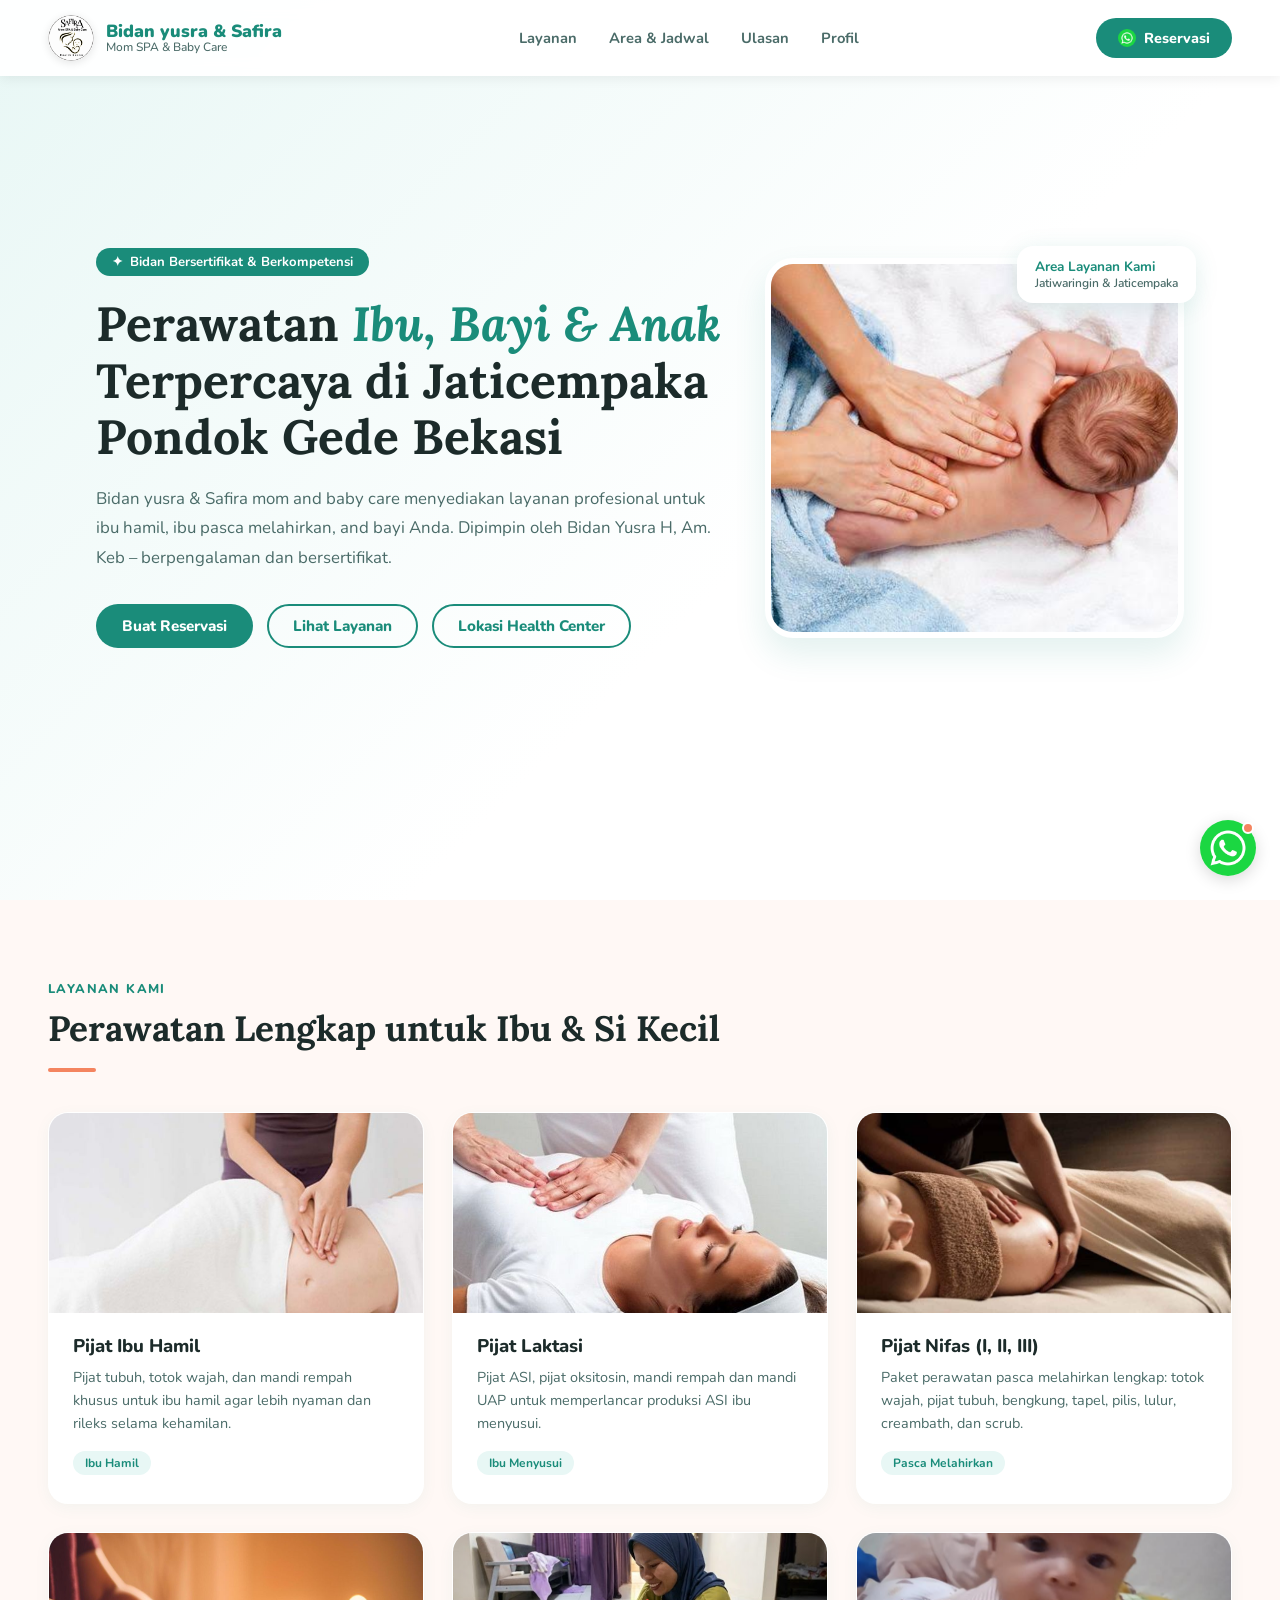
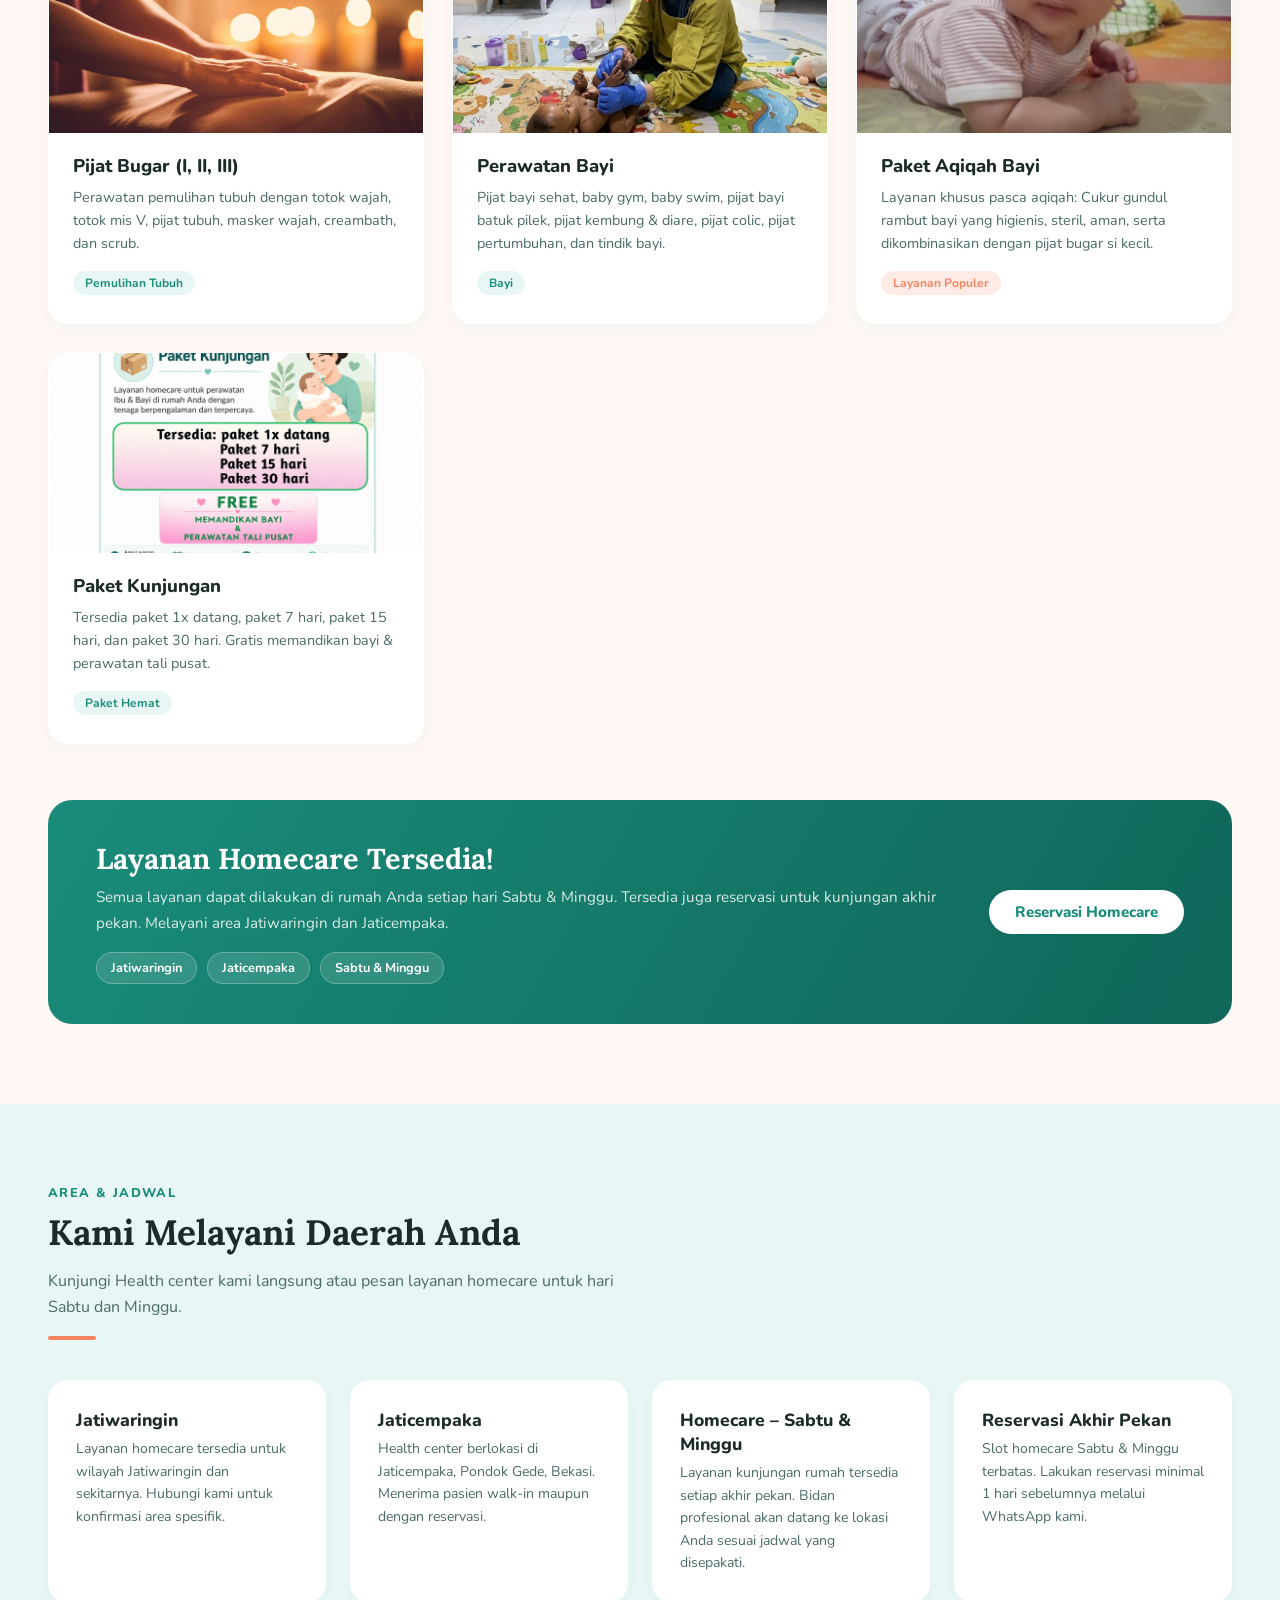
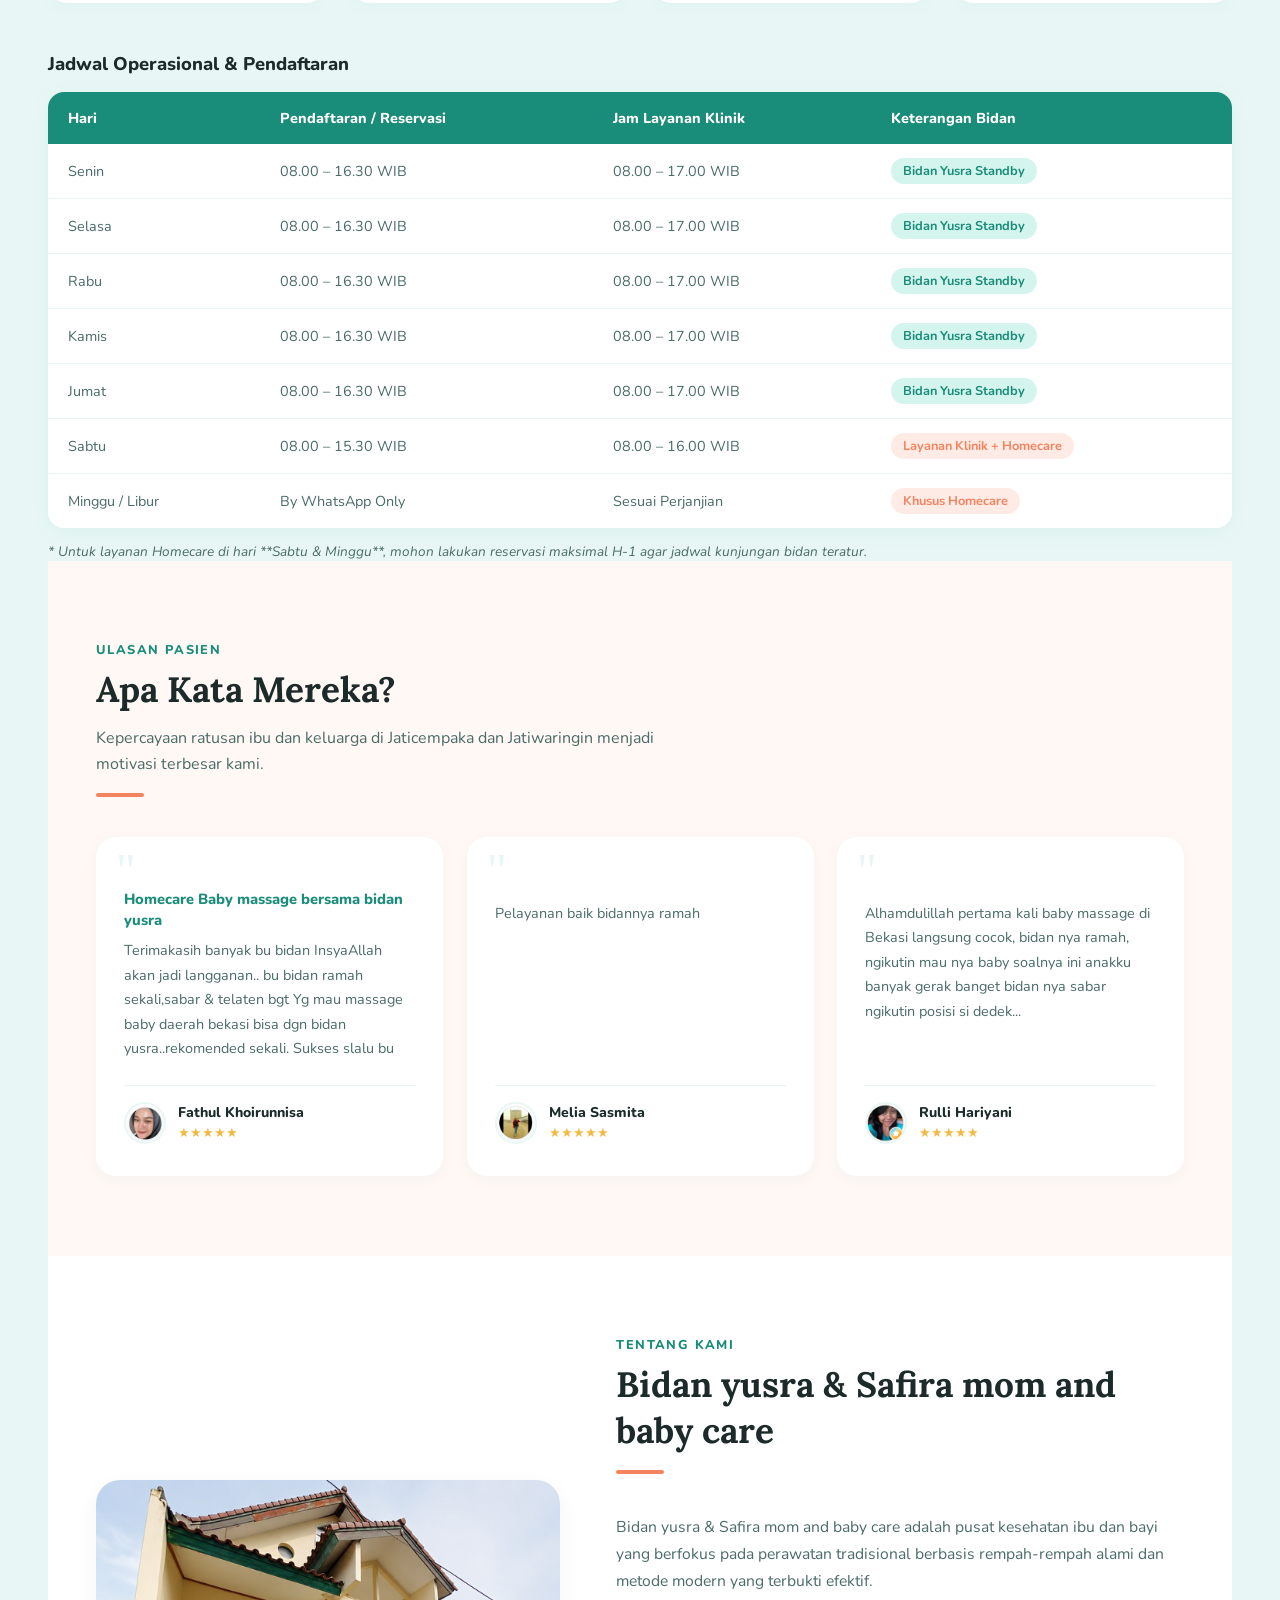
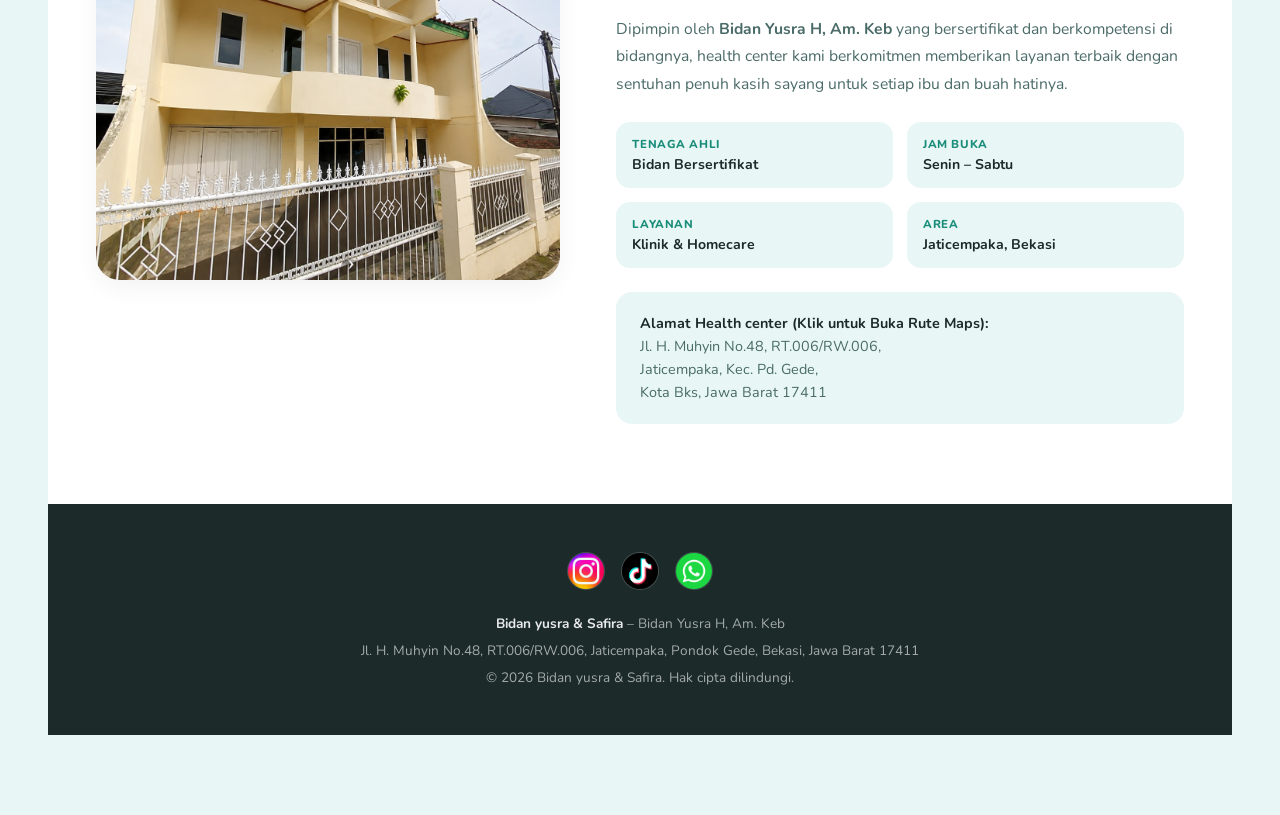
==== index.html @ 92a1d022 "Add files via upload" ====
<!doctype html>
<html lang="id">
  <head>
    <meta charset="UTF-8" />
    <meta name="viewport" content="width=device-width, initial-scale=1.0" />
    <title>Bidan yusra & Safira mom and baby care</title>
    <link rel="icon" type="image/x-icon" href="logo.png" />
    <link href="https://fonts.googleapis.com/css2?family=Nunito:wght@400;600;700;800;900&family=Lora:ital,wght@0,600;1,400&display=swap" rel="stylesheet" />
    <link rel="stylesheet" href="style.css" />
  </head>
  <body>
    <nav>
      <a class="nav-logo" href="#hero">
        <div class="nav-logo-img-wrapper">
          <img src="logo.png" alt="Logo Health center Yusraharahap" class="nav-logo-img" />
        </div>
        <div class="nav-logo-text">Bidan yusra & Safira<span>Mom SPA & Baby Care</span></div>
      </a>
      <ul class="nav-links" id="navLinks">
        <li><a href="#services">Layanan</a></li>
        <li><a href="#coverage">Area & Jadwal</a></li>
        <li><a href="#reviews">Ulasan</a></li>
        <li><a href="#about">Profil</a></li>
      </ul>
      <button class="nav-cta" onclick="openWA()">
        <img src="logowhatsapp.jpg" alt="WA Icon" class="cta-icon-img" />
        Reservasi
      </button>
      <button class="hamburger" id="hamburger" onclick="toggleNav()"><span></span><span></span><span></span></button>
    </nav>

    <section id="hero">
      <div class="hero-inner">
        <div class="hero-content">
          <div class="hero-badge">Bidan Bersertifikat & Berkompetensi</div>
          <h1 class="hero-h1">Perawatan <em>Ibu, Bayi & Anak</em> Terpercaya di Jaticempaka Pondok Gede Bekasi</h1>
          <p class="hero-p">Bidan yusra & Safira mom and baby care menyediakan layanan profesional untuk ibu hamil, ibu pasca melahirkan, and bayi Anda. Dipimpin oleh Bidan Yusra H, Am. Keb – berpengalaman dan bersertifikat.</p>
          <div class="hero-btns">
            <a
              href="#"
              onclick="
                openWA();
                return false;
              "
              class="btn-primary"
              >Buat Reservasi</a
            >
            <a href="#services" class="btn-outline">Lihat Layanan</a>
            <a href="https://maps.app.goo.gl/mDxUd4jk4DuccCtHA" target="_blank" class="btn-outline btn-location">
              Lokasi Health Center
            </a>
          </div>
        </div>

        <div class="hero-img-wrap">
          <div class="hero-image-box">
            <img src="bayi.png" alt="Perawatan Bayi Bidan yusra & Safira" class="hero-main-img" />
          </div>
          <div class="hero-floaty">
            Area Layanan Kami
            <span>Jatiwaringin & Jaticempaka</span>
          </div>
        </div>
      </div>
    </section>

    <section id="services">
      <div class="container">
        <div class="section-eyebrow">Layanan Kami</div>
        <h2 class="section-title">Perawatan Lengkap untuk Ibu & Si Kecil</h2>
        <div class="divider"></div>
        <div class="services-grid">
          <div class="service-card service-card-with-img animate-box">
            <div class="service-card-img-box">
              <img src="pijatibuhamil.jpg" alt="Pijat Ibu Hamil" class="service-card-img" />
            </div>
            <h3>Pijat Ibu Hamil</h3>
            <p>Pijat tubuh, totok wajah, dan mandi rempah khusus untuk ibu hamil agar lebih nyaman dan rileks selama kehamilan.</p>
            <span class="service-tag">Ibu Hamil</span>
          </div>

          <div class="service-card service-card-with-img animate-box">
            <div class="service-card-img-box">
              <img src="pijatlaktasi.png" alt="Pijat Laktasi" class="service-card-img" />
            </div>
            <h3>Pijat Laktasi</h3>
            <p>Pijat ASI, pijat oksitosin, mandi rempah dan mandi UAP untuk memperlancar produksi ASI ibu menyusui.</p>
            <span class="service-tag">Ibu Menyusui</span>
          </div>

          <div class="service-card service-card-with-img animate-box">
            <div class="service-card-img-box">
              <img src="pijatnifas.jpg" alt="Pijat Nifas" class="service-card-img" />
            </div>
            <h3>Pijat Nifas (I, II, III)</h3>
            <p>Paket perawatan pasca melahirkan lengkap: totok wajah, pijat tubuh, bengkung, tapel, pilis, lulur, creambath, dan scrub.</p>
            <span class="service-tag">Pasca Melahirkan</span>
          </div>

          <div class="service-card service-card-with-img animate-box">
            <div class="service-card-img-box">
              <img src="pijatbugar.jpg" alt="Pijat Bugar" class="service-card-img" />
            </div>
            <h3>Pijat Bugar (I, II, III)</h3>
            <p>Perawatan pemulihan tubuh dengan totok wajah, totok mis V, pijat tubuh, masker wajah, creambath, dan scrub.</p>
            <span class="service-tag">Pemulihan Tubuh</span>
          </div>

          <div class="service-card service-card-with-img animate-box">
            <div class="service-card-img-box">
              <img src="perawatanbayi.png" alt="Perawatan Bayi" class="service-card-img" />
            </div>
            <h3>Perawatan Bayi</h3>
            <p>Pijat bayi sehat, baby gym, baby swim, pijat bayi batuk pilek, pijat kembung & diare, pijat colic, pijat pertumbuhan, dan tindik bayi.</p>
            <span class="service-tag">Bayi</span>
          </div>

          <div class="service-card service-card-with-img animate-box">
            <div class="service-card-img-box">
              <img src="aqiqahbayi.jpeg" alt="Paket Aqiqah Bayi" class="service-card-img" />
            </div>
            <h3>Paket Aqiqah Bayi</h3>
            <p>Layanan khusus pasca aqiqah: Cukur gundul rambut bayi yang higienis, steril, aman, serta dikombinasikan dengan pijat bugar si kecil.</p>
            <span class="service-tag tag-featured">Layanan Populer</span>
          </div>

          <div class="service-card service-card-with-img animate-box">
            <div class="service-card-img-box">
              <img src="paketkunjungan.png" alt="Paket Kunjungan" class="service-card-img" />
            </div>
            <h3>Paket Kunjungan</h3>
            <p>Tersedia paket 1x datang, paket 7 hari, paket 15 hari, dan paket 30 hari. Gratis memandikan bayi & perawatan tali pusat.</p>
            <span class="service-tag">Paket Hemat</span>
          </div>
        </div>

        <div class="homecare-banner animate-box">
          <div class="homecare-text">
            <h2>Layanan Homecare Tersedia!</h2>
            <p>Semua layanan dapat dilakukan di rumah Anda setiap hari Sabtu & Minggu. Tersedia juga reservasi untuk kunjungan akhir pekan. Melayani area Jatiwaringin dan Jaticempaka.</p>
            <div class="homecare-badges">
              <span class="homecare-badge">Jatiwaringin</span>
              <span class="homecare-badge">Jaticempaka</span>
              <span class="homecare-badge">Sabtu & Minggu</span>
            </div>
          </div>
          <div class="homecare-cta">
            <a
              href="#"
              onclick="
                openWAHomecare();
                return false;
              "
              class="btn-light"
            >
              Reservasi Homecare
            </a>
          </div>
        </div>
      </div>
    </section>

    <section id="coverage">
      <div class="container">
        <div class="section-eyebrow">Area & Jadwal</div>
        <h2 class="section-title">Kami Melayani Daerah Anda</h2>
        <p class="section-sub">Kunjungi Health center kami langsung atau pesan layanan homecare untuk hari Sabtu dan Minggu.</p>
        <div class="divider"></div>

        <div class="coverage-grid">
          <div class="coverage-card animate-box">
            <div>
              <h3>Jatiwaringin</h3>
              <p>Layanan homecare tersedia untuk wilayah Jatiwaringin dan sekitarnya. Hubungi kami untuk konfirmasi area spesifik.</p>
            </div>
          </div>
          <div class="coverage-card animate-box">
            <div>
              <h3>Jaticempaka</h3>
              <p>Health center berlokasi di Jaticempaka, Pondok Gede, Bekasi. Menerima pasien walk-in maupun dengan reservasi.</p>
            </div>
          </div>
          <div class="coverage-card animate-box">
            <div>
              <h3>Homecare – Sabtu & Minggu</h3>
              <p>Layanan kunjungan rumah tersedia setiap akhir pekan. Bidan profesional akan datang ke lokasi Anda sesuai jadwal yang disepakati.</p>
            </div>
          </div>
          <div class="coverage-card animate-box">
            <div>
              <h3>Reservasi Akhir Pekan</h3>
              <p>Slot homecare Sabtu & Minggu terbatas. Lakukan reservasi minimal 1 hari sebelumnya melalui WhatsApp kami.</p>
            </div>
          </div>
        </div>

        <div class="schedule-wrap animate-box">
          <p class="schedule-title">Jadwal Operasional & Pendaftaran</p>
  
          <div class="table-responsive">
            <table class="schedule-table">
              <thead>
                <tr>
                  <th>Hari</th>
                  <th>Pendaftaran / Reservasi</th>
                  <th>Jam Layanan Klinik</th>
                  <th>Keterangan Bidan</th>
                </tr>
              </thead>
              <tbody>
                <tr>
                  <td>Senin</td>
                  <td>08.00 – 16.30 WIB</td>
                  <td>08.00 – 17.00 WIB</td>
                  <td><span class="tag-green">Bidan Yusra Standby</span></td>
                </tr>
                <tr>
                  <td>Selasa</td>
                  <td>08.00 – 16.30 WIB</td>
                  <td>08.00 – 17.00 WIB</td>
                  <td><span class="tag-green">Bidan Yusra Standby</span></td>
                </tr>
                <tr>
                  <td>Rabu</td>
                  <td>08.00 – 16.30 WIB</td>
                  <td>08.00 – 17.00 WIB</td>
                  <td><span class="tag-green">Bidan Yusra Standby</span></td>
                </tr>
                <tr>
                  <td>Kamis</td>
                  <td>08.00 – 16.30 WIB</td>
                  <td>08.00 – 17.00 WIB</td>
                  <td><span class="tag-green">Bidan Yusra Standby</span></td>
                </tr>
                <tr>
                  <td>Jumat</td>
                  <td>08.00 – 16.30 WIB</td>
                  <td>08.00 – 17.00 WIB</td>
                  <td><span class="tag-green">Bidan Yusra Standby</span></td>
                </tr>
                <tr>
                  <td>Sabtu</td>
                  <td>08.00 – 15.30 WIB</td>
                  <td>08.00 – 16.00 WIB</td>
                  <td><span class="tag-coral">Layanan Klinik + Homecare</span></td>
                </tr>
                <tr>
                  <td>Minggu / Libur</td>
                  <td>By WhatsApp Only</td>
                  <td>Sesuai Perjanjian</td>
                  <td><span class="tag-coral">Khusus Homecare</span></td>
                </tr>
              </tbody>
            </table>
          </div>
  
  <p class="schedule-note">* Untuk layanan Homecare di hari **Sabtu & Minggu**, mohon lakukan reservasi maksimal H-1 agar jadwal kunjungan bidan teratur.</p>
</div>

    <section id="reviews">
      <div class="container">
        <div class="section-eyebrow">Ulasan Pasien</div>
        <h2 class="section-title">Apa Kata Mereka?</h2>
        <p class="section-sub">Kepercayaan ratusan ibu dan keluarga di Jaticempaka dan Jatiwaringin menjadi motivasi terbesar kami.</p>
        <div class="divider"></div>
        <div class="reviews-grid">
          <div class="review-card animate-box">
            <span class="review-quote">"</span>
            <p class="review-subtitle-context">Homecare Baby massage bersama bidan yusra</p>
            <p class="review-text">Terimakasih banyak bu bidan InsyaAllah akan jadi langganan.. bu bidan ramah sekali,sabar & telaten bgt Yg mau massage baby daerah bekasi bisa dgn bidan yusra..rekomended sekali. Sukses slalu bu</p>
            <div class="review-author">
              <div class="review-avatar-wrapper">
                <img src="fathulkhoirunnisa.png" alt="Fathul Khoirunnisa" class="review-avatar-img" />
              </div>
              <div>
                <div class="review-name">Fathul Khoirunnisa</div>
                <div class="review-stars">★★★★★</div>
              </div>
            </div>
          </div>

          <div class="review-card animate-box">
            <span class="review-quote">"</span>
            <p class="review-text" style="margin-top: 32px">Pelayanan baik bidannya ramah</p>
            <div class="review-author" style="margin-top: 50px">
              <div class="review-avatar-wrapper">
                <img src="meliasasmita.png" alt="Melia Sasmita" class="review-avatar-img" />
              </div>
              <div>
                <div class="review-name">Melia Sasmita</div>
                <div class="review-stars">★★★★★</div>
              </div>
            </div>
          </div>

          <div class="review-card animate-box">
            <span class="review-quote">"</span>
            <p class="review-text" style="margin-top: 32px">
              Alhamdulillah pertama kali baby massage di Bekasi langsung cocok, bidan nya ramah, ngikutin mau nya baby soalnya ini anakku banyak gerak banget bidan nya sabar ngikutin posisi si dedek...
            </p>
            <div class="review-author">
              <div class="review-avatar-wrapper">
                <img src="rullihariyani.png" alt="Rulli Hariyani" class="review-avatar-img" />
              </div>
              <div>
                <div class="review-name">Rulli Hariyani</div>
                <div class="review-stars">★★★★★</div>
              </div>
            </div>
          </div>
        </div>
      </div>
    </section>

    <section id="about">
      <div class="container">
        <div class="about-grid">
          <div class="about-visual-box animate-box">
            <img src="lokasi.png" alt="Gedung Bidan yusra & Safira" class="about-clinic-img" />
          </div>
          <div class="about-content">
            <div class="section-eyebrow">Tentang Kami</div>
            <h2 class="section-title">Bidan yusra & Safira mom and baby care</h2>
            <div class="divider"></div>
            <p>Bidan yusra & Safira mom and baby care adalah pusat kesehatan ibu dan bayi yang berfokus pada perawatan tradisional berbasis rempah-rempah alami dan metode modern yang terbukti efektif.</p>
            <p>
              Dipimpin oleh <strong>Bidan Yusra H, Am. Keb</strong> yang bersertifikat dan berkompetensi di bidangnya, health center kami berkomitmen memberikan layanan terbaik dengan sentuhan penuh kasih sayang untuk setiap ibu dan buah hatinya.
            </p>
            <div class="about-info">
              <div class="info-item">
                <div class="label">Tenaga Ahli</div>
                <div class="value">Bidan Bersertifikat</div>
              </div>
              <div class="info-item">
                <div class="label">Jam Buka</div>
                <div class="value">Senin – Sabtu</div>
              </div>
              <div class="info-item">
                <div class="label">Layanan</div>
                <div class="value">Klinik & Homecare</div>
              </div>
              <div class="info-item">
                <div class="label">Area</div>
                <div class="value">Jaticempaka, Bekasi</div>
              </div>
            </div>

            <a href="https://maps.app.goo.gl/mDxUd4jk4DuccCtHA" target="_blank" class="address-box-link animate-box">
              <div class="address-box">
                <p><strong>Alamat Health center (Klik untuk Buka Rute Maps):</strong><br />Jl. H. Muhyin No.48, RT.006/RW.006,<br />Jaticempaka, Kec. Pd. Gede,<br />Kota Bks, Jawa Barat 17411</p>
              </div>
            </a>
          </div>
        </div>
      </div>
    </section>

    <footer>
      <div class="footer-socials">
        <a href="https://www.instagram.com/yusraharahap130/" target="_blank" class="footer-social-link" title="Instagram">
          <img src="logoinstagram.jpg" alt="Instagram" />
        </a>
        <a href="https://www.tiktok.com/@yusraharahap130?_r=1&_t=ZS-979YCytMN1j" target="_blank" class="footer-social-link" title="TikTok">
          <img src="logotiktok.jpg" alt="TikTok" />
        </a>
        <a href="https://wa.me/6285172341985" target="_blank" class="footer-social-link" title="WhatsApp">
          <img src="logowhatsapp.jpg" alt="WhatsApp" />
        </a>
      </div>
      <p><strong>Bidan yusra & Safira</strong> – Bidan Yusra H, Am. Keb</p>
      <p style="margin-top: 8px">Jl. H. Muhyin No.48, RT.006/RW.006, Jaticempaka, Pondok Gede, Bekasi, Jawa Barat 17411</p>
      <p style="margin-top: 8px">© 2026 Bidan yusra & Safira. Hak cipta dilindungi.</p>
    </footer>

    <div class="wa-tooltip" id="waTooltip">
      <button class="wa-tooltip-close" onclick="closeTooltip()">✕</button>
      <div class="wa-tooltip-header">
        <img src="logowhatsapp.jpg" alt="WhatsApp" class="wa-popup-avatar" />
        <strong>Bidan yusra & Safira</strong>
      </div>
      <p class="wa-popup-text">Halo! Ada yang bisa kami bantu? Reservasi, info layanan, atau homecare – chat langsung dengan kami.</p>
      <a
        href="#"
        onclick="
          openWAPopupChat();
          return false;
        "
      >
        Mulai Chat WhatsApp →
      </a>
    </div>

    <a class="wa-fab" id="waFab" href="#" onclick="toggleTooltip(event)" aria-label="Hubungi kami via WhatsApp">
      <img src="logowhatsapp.jpg" alt="WhatsApp Floating" class="wa-fab-img" />
      <span class="wa-pulse"></span>
    </a>

    <script src="script.js"></script>
  </body>
</html>
---- style.css ----
*,
*::before,
*::after {
  box-sizing: border-box;
  margin: 0;
  padding: 0;
}

:root {
  --teal: #1a8c7a;
  --teal-lt: #2bb8a0;
  --teal-bg: #e8f7f5;
  --coral: #f4845f;
  --warm: #fff8f5;
  --dark: #1c2b2a;
  --mid: #4a6b68;
  --light: #ffffff;
  --shadow: 0 4px 24px rgba(26, 140, 122, 0.12);
}

html,
body {
  width: 100%;
  max-width: 100%;
  overflow-x: hidden; /* Mengunci halaman agar tidak bisa digeser ke samping */
}

body {
  font-family: "Nunito", sans-serif;
  color: var(--dark);
  background: var(--light);
  -webkit-font-smoothing: antialiased;
}

/* ── NAV BAR ── */
nav {
  position: fixed;
  top: 0;
  left: 0;
  width: 100%;
  max-width: 100%;
  z-index: 900;
  background: rgba(255, 255, 255, 0.95);
  backdrop-filter: blur(8px);
  box-shadow: 0 2px 12px rgba(0, 0, 0, 0.07);
  display: flex;
  align-items: center;
  justify-content: space-between;
  padding: 14px 48px;
  height: 76px;
}
.nav-logo {
  display: flex;
  align-items: center;
  gap: 12px;
  text-decoration: none;
}
.nav-logo-img-wrapper {
  width: 46px;
  height: 46px;
  border-radius: 50%;
  overflow: hidden;
  box-shadow: 0 2px 8px rgba(0, 0, 0, 0.1);
  display: flex;
  align-items: center;
  justify-content: center;
  background: #fff;
  flex-shrink: 0;
}
.nav-logo-img {
  width: 100%;
  height: 100%;
  object-fit: cover;
}
.nav-logo-text {
  font-weight: 900;
  font-size: 1.1rem;
  color: var(--teal);
  line-height: 1.1;
}
.nav-logo-text span {
  font-weight: 500;
  font-size: 0.75rem;
  color: var(--mid);
  display: block;
}
.nav-links {
  display: flex;
  gap: 32px;
  list-style: none;
}
.nav-links a {
  text-decoration: none;
  color: var(--mid);
  font-weight: 700;
  font-size: 0.92rem;
  transition: color 0.2s;
}
.nav-links a:hover {
  color: var(--teal);
}
.nav-cta {
  background: var(--teal);
  color: #fff;
  border: none;
  padding: 10px 22px;
  border-radius: 30px;
  font-family: inherit;
  font-weight: 800;
  font-size: 0.9rem;
  cursor: pointer;
  display: flex;
  align-items: center;
  gap: 8px;
  transition: background 0.2s;
}
.nav-cta:hover {
  background: var(--teal-lt);
}
.cta-icon-img {
  width: 18px;
  height: 18px;
  object-fit: contain;
  border-radius: 50%;
}
.hamburger {
  display: none;
  flex-direction: column;
  gap: 5px;
  background: none;
  border: none;
  cursor: pointer;
  padding: 4px;
}
.hamburger span {
  width: 24px;
  height: 3px;
  background: var(--teal);
  border-radius: 2px;
  transition: 0.3s;
}

/* ── HERO SECTION ── */
#hero {
  min-height: 100vh;
  padding-top: 76px;
  background: linear-gradient(135deg, var(--teal-bg) 0%, #fff 60%);
  display: flex;
  align-items: center;
}
.hero-inner {
  width: 100%;
  max-width: 1200px;
  margin: 0 auto;
  padding: 40px 48px;
  display: grid;
  grid-template-columns: 1.2fr 0.8fr;
  gap: 40px;
  align-items: center;
}
.hero-badge {
  display: inline-flex;
  align-items: center;
  gap: 7px;
  background: var(--teal);
  color: #fff;
  border-radius: 30px;
  padding: 5px 16px;
  font-size: 0.82rem;
  font-weight: 700;
  margin-bottom: 20px;
}
.hero-badge::before {
  content: "✦";
}
.hero-h1 {
  font-family: "Lora", serif;
  font-size: 3rem;
  line-height: 1.18;
  color: var(--dark);
  margin-bottom: 18px;
}
.hero-h1 em {
  font-style: italic;
  color: var(--teal);
}
.hero-p {
  color: var(--mid);
  font-size: 1.05rem;
  line-height: 1.75;
  margin-bottom: 32px;
}
.hero-btns {
  display: flex;
  gap: 14px;
  flex-wrap: wrap;
}
.hero-img-wrap {
  position: relative;
  display: flex;
  justify-content: center;
  width: 100%;
}
.hero-image-box {
  width: 100%;
  max-width: 420px;
  height: 380px;
  border-radius: 28px;
  overflow: hidden;
  border: 6px solid #ffffff;
  box-shadow: 0 16px 32px rgba(26, 140, 122, 0.12);
  background: var(--teal-bg);
}
.hero-main-img {
  width: 100%;
  height: 100%;
  object-fit: cover;
}
.hero-floaty {
  position: absolute;
  top: -12px;
  right: -12px;
  z-index: 10;
  background: #ffffff;
  border-radius: 16px;
  padding: 12px 18px;
  box-shadow: var(--shadow);
  font-size: 0.85rem;
  font-weight: 700;
  color: var(--teal);
  line-height: 1.3;
}
.hero-floaty span {
  display: block;
  font-size: 0.75rem;
  color: var(--mid);
  font-weight: 600;
}

/* ── LAYOUT STRUKTUR GLOBAL ── */
section {
  padding: 80px 48px;
  width: 100%;
  max-width: 100%;
}
.container {
  max-width: 1200px;
  margin: 0 auto;
  width: 100%;
}
.section-eyebrow {
  font-size: 0.8rem;
  font-weight: 800;
  letter-spacing: 0.11em;
  text-transform: uppercase;
  color: var(--teal);
  margin-bottom: 8px;
}
.section-title {
  font-family: "Lora", serif;
  font-size: 2.2rem;
  color: var(--dark);
  line-height: 1.3;
  margin-bottom: 12px;
}
.section-sub {
  color: var(--mid);
  font-size: 1rem;
  line-height: 1.65;
  max-width: 600px;
}
.divider {
  width: 48px;
  height: 4px;
  background: var(--coral);
  border-radius: 4px;
  margin: 16px 0 40px;
}

/* ── BERBAGAI MACAM BUTTONS ── */
.btn-primary {
  background: var(--teal);
  color: #fff;
  padding: 12px 26px;
  border-radius: 30px;
  text-decoration: none;
  font-weight: 800;
  font-size: 0.95rem;
  display: inline-flex;
  align-items: center;
  transition:
    background 0.2s,
    transform 0.15s;
}
.btn-primary:hover {
  background: var(--teal-lt);
  transform: translateY(-1px);
}
.btn-outline {
  border: 2px solid var(--teal);
  color: var(--teal);
  padding: 10px 24px;
  border-radius: 30px;
  text-decoration: none;
  font-weight: 800;
  font-size: 0.95rem;
  display: inline-flex;
  align-items: center;
  transition: all 0.2s;
}
.btn-outline:hover {
  background: var(--teal);
  color: #fff;
}

/* ── LAYANAN / SERVICES WRAPPER ── */
#services {
  background: var(--warm);
}
.services-grid {
  display: grid;
  grid-template-columns: repeat(auto-fit, minmax(300px, 1fr));
  gap: 28px;
  width: 100%;
}
.service-card {
  background: #fff;
  border-radius: 20px;
  box-shadow: 0 4px 16px rgba(26, 140, 122, 0.05);
  transition:
    transform 0.3s ease,
    box-shadow 0.3s ease,
    border-color 0.3s ease;
  border: 1.5px solid transparent;
  width: 100%;
}
.service-card:hover {
  border-color: var(--teal-lt);
  transform: translateY(-4px);
  box-shadow: var(--shadow);
}
.service-card-with-img {
  padding: 0 0 28px 0;
  overflow: hidden;
  display: flex;
  flex-direction: column;
}
.service-card-img-box {
  width: 100%;
  height: 200px;
  overflow: hidden;
  background: var(--teal-bg);
}
.service-card-img {
  width: 100%;
  height: 100%;
  object-fit: cover;
  transition: transform 0.4s ease;
}
.service-card-with-img:hover .service-card-img {
  transform: scale(1.04);
}
.service-card h3 {
  font-size: 1.15rem;
  font-weight: 800;
  color: var(--dark);
  margin: 20px 24px 8px 24px;
}
.service-card p {
  font-size: 0.9rem;
  color: var(--mid);
  line-height: 1.6;
  margin: 0 24px 16px 24px;
  flex-grow: 1;
}
.service-tag {
  align-self: flex-start;
  margin-left: 24px;
  background: var(--teal-bg);
  color: var(--teal);
  font-size: 0.75rem;
  font-weight: 700;
  padding: 4px 12px;
  border-radius: 20px;
}
.tag-featured {
  background: #ffebe5;
  color: var(--coral);
}

/* ── LAYANAN HOMECARE BANNER ── */
.homecare-banner {
  background: linear-gradient(120deg, #1a8c7a, #0f6659);
  border-radius: 24px;
  padding: 40px 48px;
  display: flex;
  align-items: center;
  justify-content: space-between;
  gap: 32px;
  margin-top: 56px;
  width: 100%;
}
.homecare-text {
  flex: 1;
}
.homecare-text h2 {
  font-family: "Lora", serif;
  color: #fff;
  font-size: 1.8rem;
  line-height: 1.3;
}
.homecare-text p {
  color: rgba(255, 255, 255, 0.85);
  margin-top: 8px;
  font-size: 0.95rem;
  line-height: 1.65;
}
.homecare-badges {
  display: flex;
  gap: 10px;
  flex-wrap: wrap;
  margin-top: 16px;
}
.homecare-badge {
  background: rgba(255, 255, 255, 0.12);
  border: 1px solid rgba(255, 255, 255, 0.25);
  color: #fff;
  padding: 6px 14px;
  border-radius: 30px;
  font-size: 0.8rem;
  font-weight: 700;
}
.homecare-cta .btn-light {
  background: #fff;
  color: var(--teal);
  padding: 12px 26px;
  border-radius: 30px;
  text-decoration: none;
  font-weight: 800;
  font-size: 0.95rem;
  white-space: nowrap;
  display: inline-block;
  transition: opacity 0.2s;
}
.homecare-cta .btn-light:hover {
  opacity: 0.95;
}

/* ── AREA & JADWAL COVERAGE ── */
#coverage {
  background: var(--teal-bg);
}
.coverage-grid {
  display: grid;
  grid-template-columns: repeat(auto-fit, minmax(240px, 1fr));
  gap: 24px;
  width: 100%;
}
.coverage-card {
  background: #fff;
  border-radius: 20px;
  padding: 28px;
  box-shadow: 0 4px 16px rgba(26, 140, 122, 0.04);
  width: 100%;
}
.coverage-card h3 {
  font-size: 1.1rem;
  font-weight: 800;
  color: var(--dark);
  margin-bottom: 6px;
}
.coverage-card p {
  font-size: 0.88rem;
  color: var(--mid);
  line-height: 1.6;
}

/* ── JADWAL TABLE OPERASIONAL ── */
.schedule-wrap {
  margin-top: 48px;
  width: 100%;
}
.schedule-title {
  font-size: 1.15rem;
  font-weight: 800;
  color: var(--dark);
  margin-bottom: 16px;
}

/* FIX UTAMA JADWAL TABEL: Mengamankan overflow geser agar tabel tidak merusak bodi HP */
.table-responsive {
  width: 100%;
  max-width: 100%;
  overflow-x: auto;
  border-radius: 16px;
  box-shadow: 0 4px 20px rgba(26, 140, 122, 0.06);
  -webkit-overflow-scrolling: touch;
}
.schedule-table {
  width: 100%;
  border-collapse: collapse;
  min-width: 600px; /* Dikunci agar teks di dalam tabel tidak berantakan saat direndering browser */
}
.schedule-table th {
  background: var(--teal);
  color: #fff;
  padding: 16px 20px;
  text-align: left;
  font-size: 0.9rem;
  font-weight: 800;
}
.schedule-table td {
  padding: 14px 20px;
  font-size: 0.9rem;
  color: var(--mid);
  border-bottom: 1px solid #eaf4f3;
  background: #fff;
}
.schedule-table tr:last-child td {
  border-bottom: none;
}
.schedule-note {
  margin-top: 14px;
  font-size: 0.85rem;
  color: var(--mid);
  font-style: italic;
}
.tag-green,
.tag-coral {
  padding: 4px 12px;
  border-radius: 20px;
  font-weight: 700;
  font-size: 0.8rem;
  display: inline-block;
}
.tag-green {
  background: #d4f5ee;
  color: var(--teal);
}
.tag-coral {
  background: #ffebe5;
  color: var(--coral);
}

/* ── REVIEW PASIEN ── */
#reviews {
  background: var(--warm);
}
.reviews-grid {
  display: grid;
  grid-template-columns: repeat(auto-fit, minmax(300px, 1fr));
  gap: 24px;
  width: 100%;
}
.review-card {
  background: #fff;
  border-radius: 20px;
  padding: 32px 28px;
  box-shadow: 0 4px 16px rgba(26, 140, 122, 0.04);
  position: relative;
  display: flex;
  flex-direction: column;
  width: 100%;
}
.review-quote {
  font-size: 3rem;
  color: var(--teal-bg);
  font-family: Georgia, serif;
  position: absolute;
  top: 10px;
  left: 20px;
  line-height: 1;
}
.review-subtitle-context {
  font-size: 0.92rem;
  font-weight: 800;
  color: var(--teal);
  margin-top: 20px;
  line-height: 1.4;
}
.review-text {
  font-size: 0.9rem;
  color: var(--mid);
  line-height: 1.7;
  margin-top: 8px;
  flex-grow: 1;
}
.review-author {
  display: flex;
  align-items: center;
  gap: 12px;
  margin-top: 24px;
  border-top: 1px solid #eaf4f3;
  padding-top: 16px;
}
.review-avatar-wrapper {
  width: 42px;
  height: 42px;
  border-radius: 50%;
  overflow: hidden;
  border: 2px solid var(--teal-bg);
  flex-shrink: 0;
}
.review-avatar-img {
  width: 100%;
  height: 100%;
  object-fit: cover;
}
.review-name {
  font-weight: 800;
  font-size: 0.88rem;
  color: var(--dark);
}
.review-stars {
  color: #f4b942;
  font-size: 0.8rem;
  margin-top: 2px;
}

/* ── PROFIL KLINIK / ABOUT ── */
#about {
  background: #fff;
}
.about-grid {
  display: grid;
  grid-template-columns: 0.9fr 1.1fr;
  gap: 56px;
  align-items: center;
  width: 100%;
}
.about-visual-box {
  width: 100%;
  height: 400px;
  border-radius: 24px;
  overflow: hidden;
  box-shadow: 0 8px 24px rgba(0, 0, 0, 0.05);
}
.about-clinic-img {
  width: 100%;
  height: 100%;
  object-fit: cover;
}
.about-content p {
  color: var(--mid);
  font-size: 0.98rem;
  line-height: 1.75;
  margin-bottom: 20px;
}
.about-info {
  display: grid;
  grid-template-columns: 1fr 1fr;
  gap: 14px;
  margin-top: 24px;
  width: 100%;
}
.info-item {
  background: var(--teal-bg);
  border-radius: 14px;
  padding: 14px 16px;
}
.info-item .label {
  font-size: 0.72rem;
  font-weight: 800;
  text-transform: uppercase;
  letter-spacing: 0.05em;
  color: var(--teal);
  margin-bottom: 3px;
}
.info-item .value {
  font-size: 0.88rem;
  color: var(--dark);
  font-weight: 700;
}
.address-box-link {
  text-decoration: none;
  display: block;
  color: inherit;
  margin-top: 24px;
  width: 100%;
}
.address-box {
  background: var(--teal-bg);
  border-radius: 16px;
  padding: 20px 24px;
  transition:
    background 0.2s ease,
    transform 0.2s ease;
  width: 100%;
}
.address-box p {
  font-size: 0.9rem;
  color: var(--mid);
  line-height: 1.6;
  margin-bottom: 0;
}
.address-box strong {
  color: var(--dark);
}
.address-box-link:hover .address-box {
  background: #d9f2ee;
  transform: translateY(-2px);
}

/* ── FOOTER & SOSMED MINI ── */
footer {
  background: var(--dark);
  color: rgba(255, 255, 255, 0.6);
  padding: 48px 24px;
  text-align: center;
  font-size: 0.85rem;
  width: 100%;
  max-width: 100%;
}
footer strong {
  color: rgba(255, 255, 255, 0.9);
}
.footer-socials {
  display: flex;
  justify-content: center;
  gap: 16px;
  margin-bottom: 24px;
}
.footer-social-link {
  width: 38px;
  height: 38px;
  border-radius: 50%;
  overflow: hidden;
  background: rgba(255, 255, 255, 0.08);
  display: flex;
  align-items: center;
  justify-content: center;
  transition: all 0.25s ease;
  border: 1px solid rgba(255, 255, 255, 0.1);
}
.footer-social-link img {
  width: 100%;
  height: 100%;
  object-fit: cover;
}
.footer-social-link:hover {
  background: rgba(255, 255, 255, 0.2);
  transform: translateY(-3px);
}

/* ── RESERVASI WA FLOATING BUTTON FIXES ── */
.wa-fab {
  position: fixed;
  bottom: 24px;
  right: 24px;
  z-index: 1000;
  width: 56px;
  height: 56px;
  border-radius: 50%;
  background: #fff;
  box-shadow: 0 4px 16px rgba(0, 0, 0, 0.15);
  display: flex;
  align-items: center;
  justify-content: center;
  text-decoration: none;
}
.wa-fab:hover {
  transform: scale(1.08);
}
.wa-fab-img {
  width: 100%;
  height: 100%;
  object-fit: cover;
  border-radius: 50%;
}
.wa-pulse {
  position: absolute;
  top: 2px;
  right: 2px;
  width: 12px;
  height: 12px;
  background: var(--coral);
  border-radius: 50%;
  border: 2px solid #fff;
}
.wa-tooltip {
  position: fixed;
  bottom: 92px;
  right: 24px;
  z-index: 999;
  background: #fff;
  border-radius: 16px;
  padding: 20px;
  box-shadow: 0 6px 24px rgba(0, 0, 0, 0.12);
  width: calc(100% - 48px);
  max-width: 290px;
  font-size: 0.88rem;
  line-height: 1.5;
  display: none;
}
.wa-tooltip.show {
  display: block;
  animation: fadeUp 0.25s ease-out;
}
.wa-tooltip-header {
  display: flex;
  align-items: center;
  gap: 10px;
  margin-bottom: 8px;
  border-bottom: 1px solid #eaf4f3;
  padding-bottom: 8px;
}
.wa-popup-avatar {
  width: 30px;
  height: 30px;
  border-radius: 50%;
  object-fit: cover;
}
.wa-tooltip strong {
  color: var(--teal);
  font-size: 0.95rem;
}
.wa-popup-text {
  color: var(--mid);
  margin-bottom: 12px;
}
.wa-tooltip a {
  display: block;
  background: #25d366;
  color: #fff;
  text-align: center;
  padding: 10px;
  border-radius: 10px;
  text-decoration: none;
  font-weight: 800;
}
.wa-tooltip-close {
  position: absolute;
  top: 14px;
  right: 14px;
  background: none;
  border: none;
  cursor: pointer;
  font-size: 1.1rem;
  color: var(--mid);
}

/* ── ANIMASI INTERACTION OBSERVER SCROLL ── */
.scroll-anim {
  opacity: 0;
  transform: translateY(30px);
  transition:
    opacity 0.7s cubic-bezier(0.25, 1, 0.5, 1),
    transform 0.7s cubic-bezier(0.25, 1, 0.5, 1);
  will-change: opacity, transform;
}
.scroll-anim.appear {
  opacity: 1;
  transform: translateY(0);
}
.animate-delay-0 {
  transition-delay: 0ms;
}
.animate-delay-1 {
  transition-delay: 80ms;
}
.animate-delay-2 {
  transition-delay: 160ms;
}
.animate-delay-3 {
  transition-delay: 240ms;
}

@keyframes fadeUp {
  from {
    opacity: 0;
    transform: translateY(15px);
  }
  to {
    opacity: 1;
    transform: translateY(0);
  }
}

/* ── BREAKPOINTS MEDIA QUERIES MOBILE FRIENDLY ── */

@media (max-width: 1024px) {
  nav {
    padding: 14px 32px;
  }
  .hero-inner {
    gap: 30px;
  }
  .hero-h1 {
    font-size: 2.5rem;
  }
  .about-grid {
    gap: 40px;
  }
}

@media (max-width: 860px) {
  nav {
    padding: 14px 24px;
  }
  .hamburger {
    display: flex;
  }
  .nav-links {
    display: none;
    flex-direction: column;
    position: absolute;
    top: 76px;
    left: 0;
    width: 100%;
    background: #ffffff;
    padding: 24px;
    gap: 20px;
    box-shadow: 0 8px 16px rgba(0, 0, 0, 0.08);
    border-top: 1px solid #f0f7f6;
  }
  .nav-links.open {
    display: flex;
    animation: fadeUp 0.2s ease-out;
  }
  .nav-cta {
    display: none;
  }

  /* Konstruksi Ulang Hero Grid Menjadi Satu Kolom Vertikal */
  .hero-inner {
    grid-template-columns: 1fr;
    padding: 40px 24px;
    text-align: center;
    gap: 24px;
  }
  .hero-btns {
    justify-content: center;
  }
  .hero-h1 {
    font-size: 2.2rem;
  }
  .hero-img-wrap {
    margin-top: 16px;
  }
  .hero-image-box {
    max-width: 100%;
    height: 300px;
  }
  .hero-floaty {
    right: 12px;
  }

  section {
    padding: 50px 20px;
  }
  .section-title {
    font-size: 1.75rem;
  }

  /* Transformasi Banner Homecare Agar Mengunci di HP */
  .homecare-banner {
    padding: 28px 24px;
    flex-direction: column;
    text-align: center;
    gap: 20px;
    margin-top: 36px;
    width: 100%;
    max-width: 100%;
  }
  .homecare-badges {
    justify-content: center;
  }
  .homecare-cta {
    width: 100%;
  }
  .homecare-cta .btn-light {
    width: 100%;
    text-align: center;
  }

  .about-grid {
    grid-template-columns: 1fr;
    gap: 32px;
  }
  .about-visual-box {
    height: 260px;
  }
}

@media (max-width: 480px) {
  .hero-h1 {
    font-size: 1.8rem;
  }
  .services-grid,
  .reviews-grid,
  .coverage-grid {
    grid-template-columns: 1fr; /* Memaksa menyusun 1 kolom penuh tanpa bocor */
  }
  .service-card h3 {
    margin: 16px 20px 6px 20px;
  }
  .service-card p {
    margin: 0 20px 14px 20px;
  }
  .service-tag {
    margin-left: 20px;
  }
  .about-info {
    grid-template-columns: 1fr;
  }
  .review-card {
    padding: 24px 16px;
  }
  .review-subtitle-context {
    margin-top: 16px;
  }
  .address-box {
    padding: 16px 20px;
  }
  footer {
    padding: 40px 16px;
  }
}
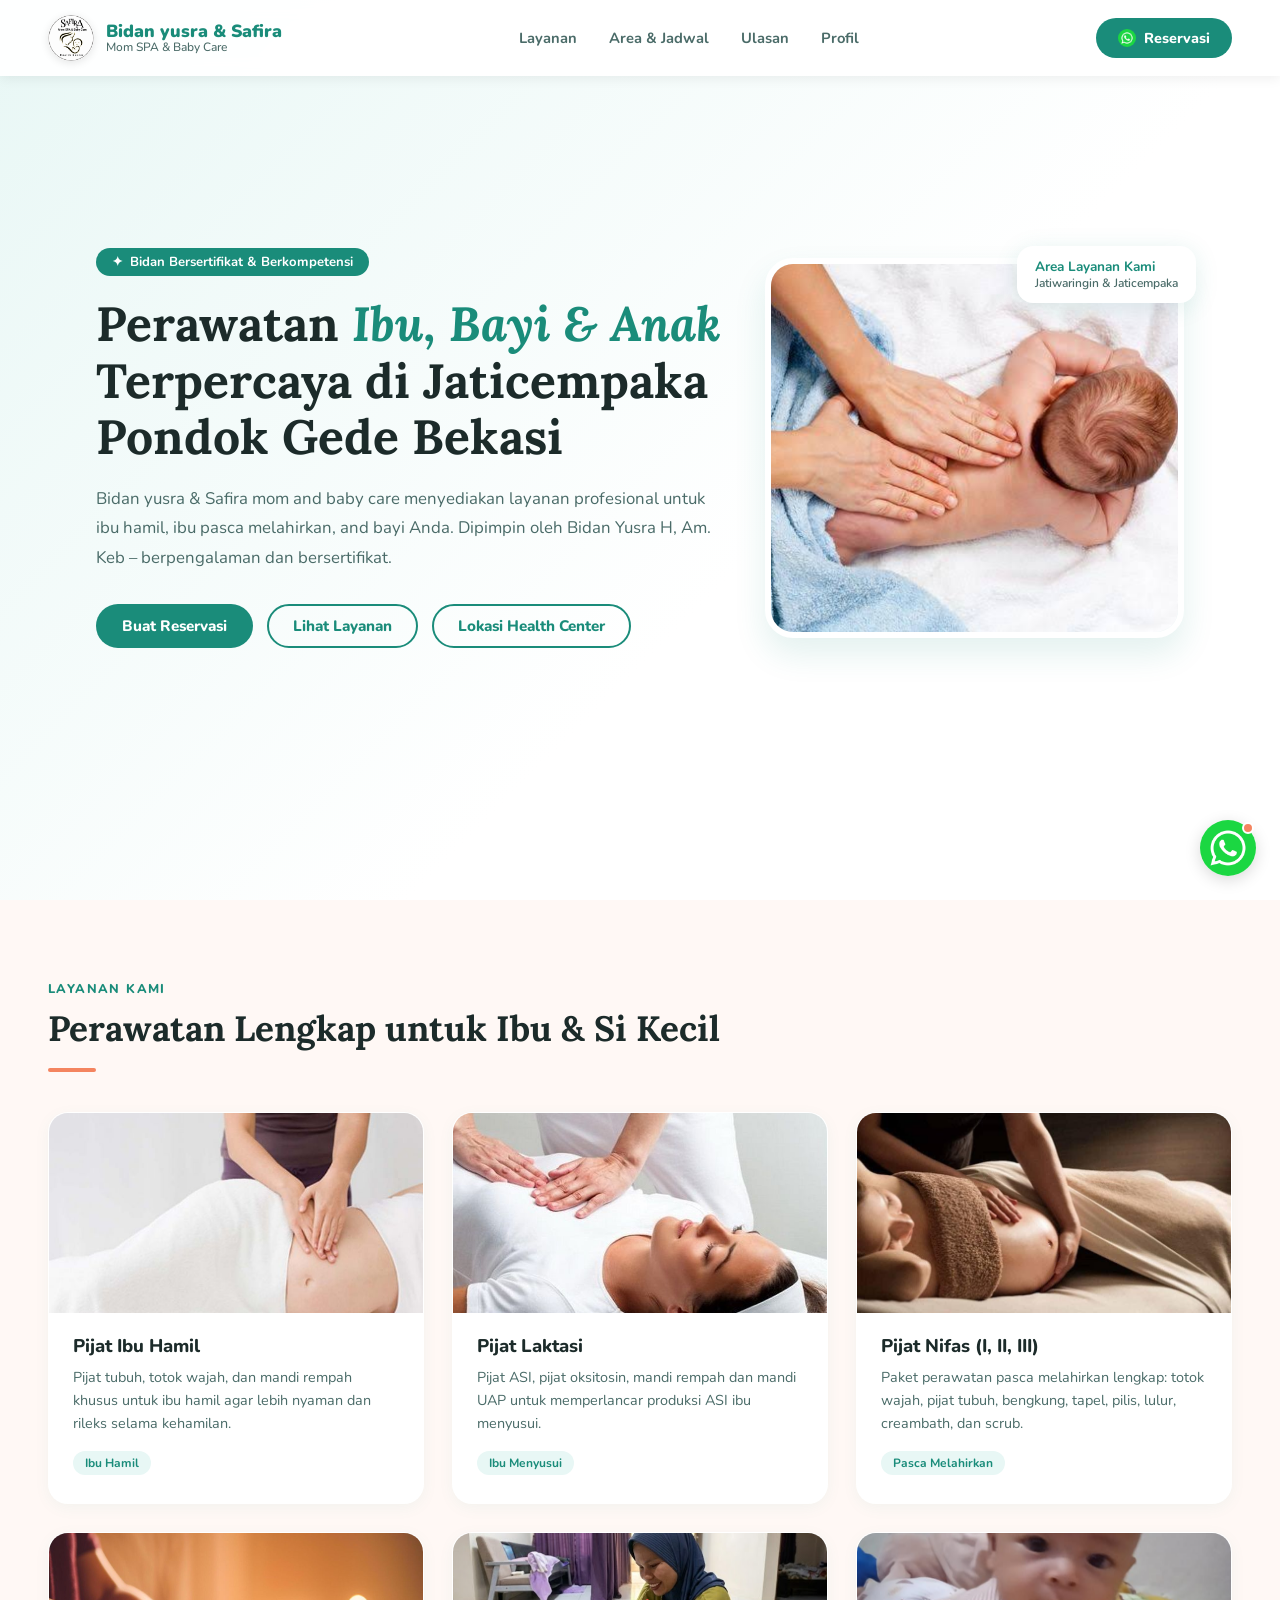
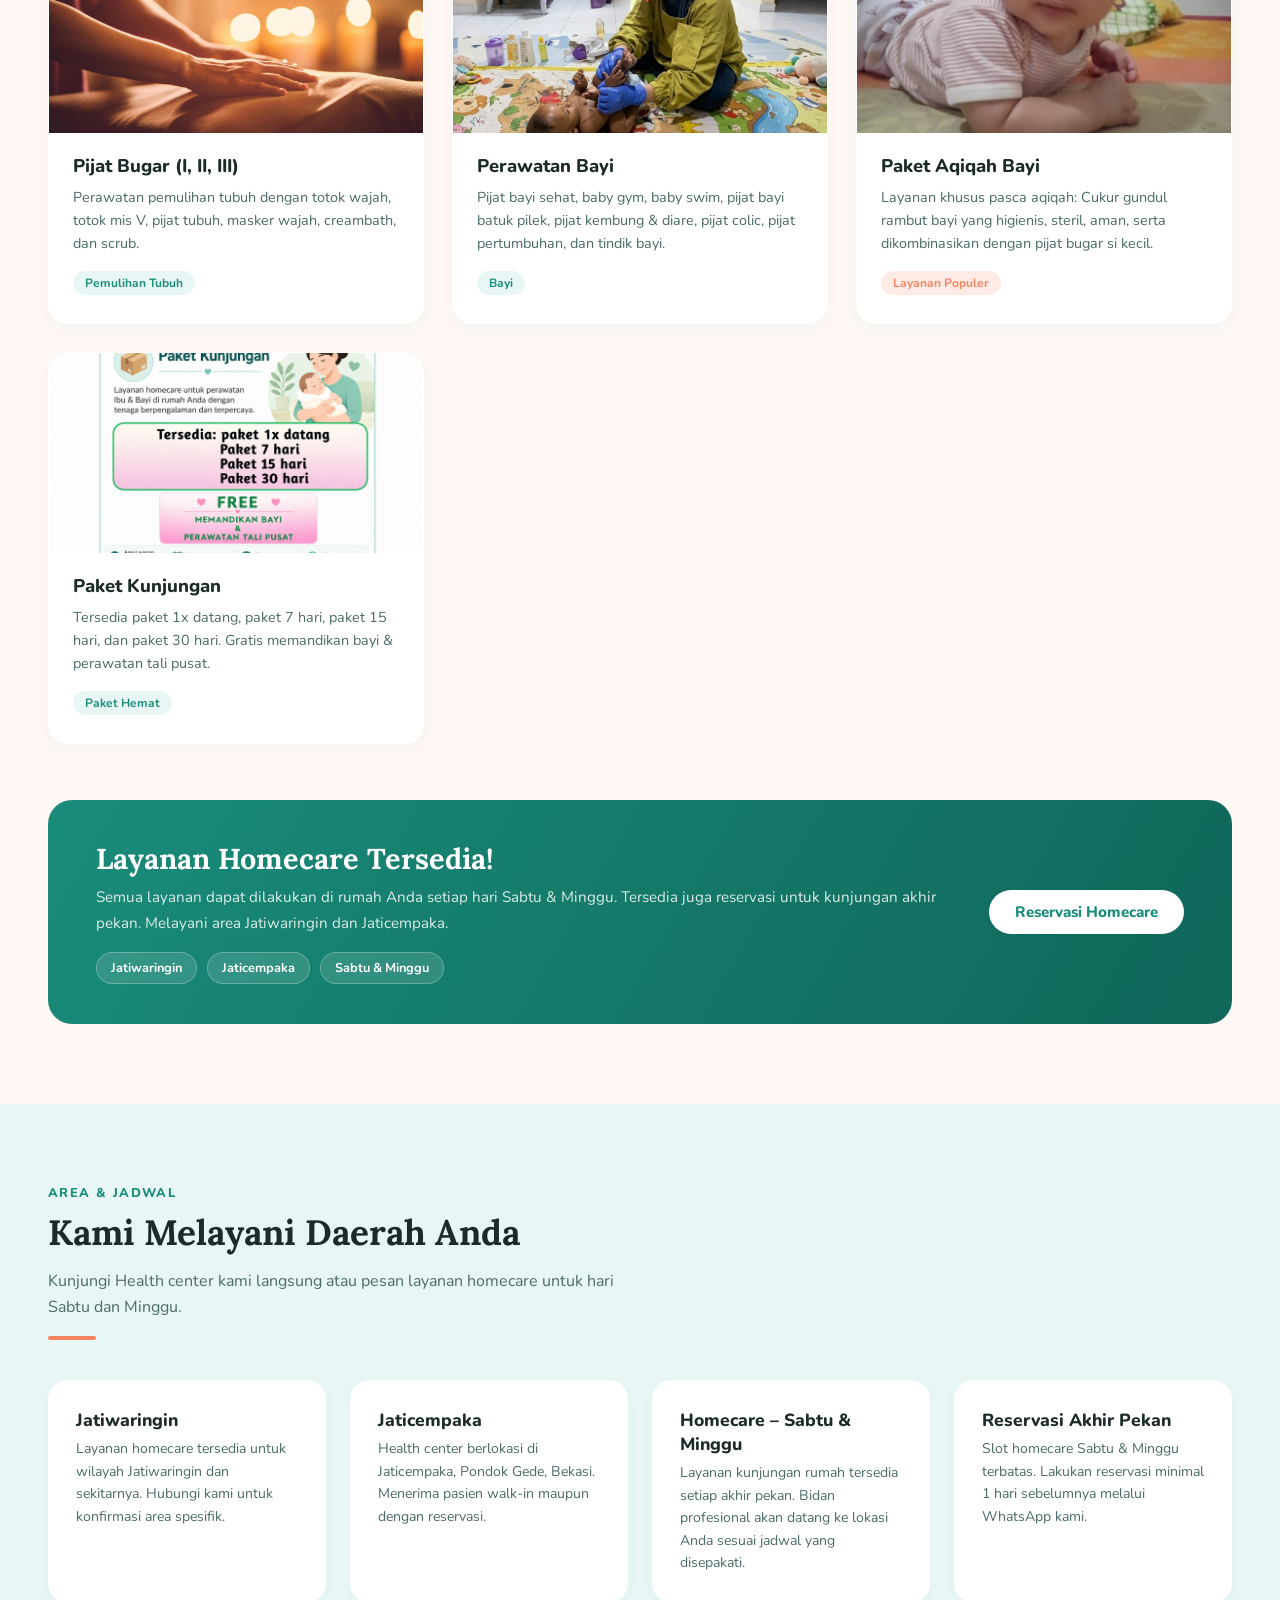
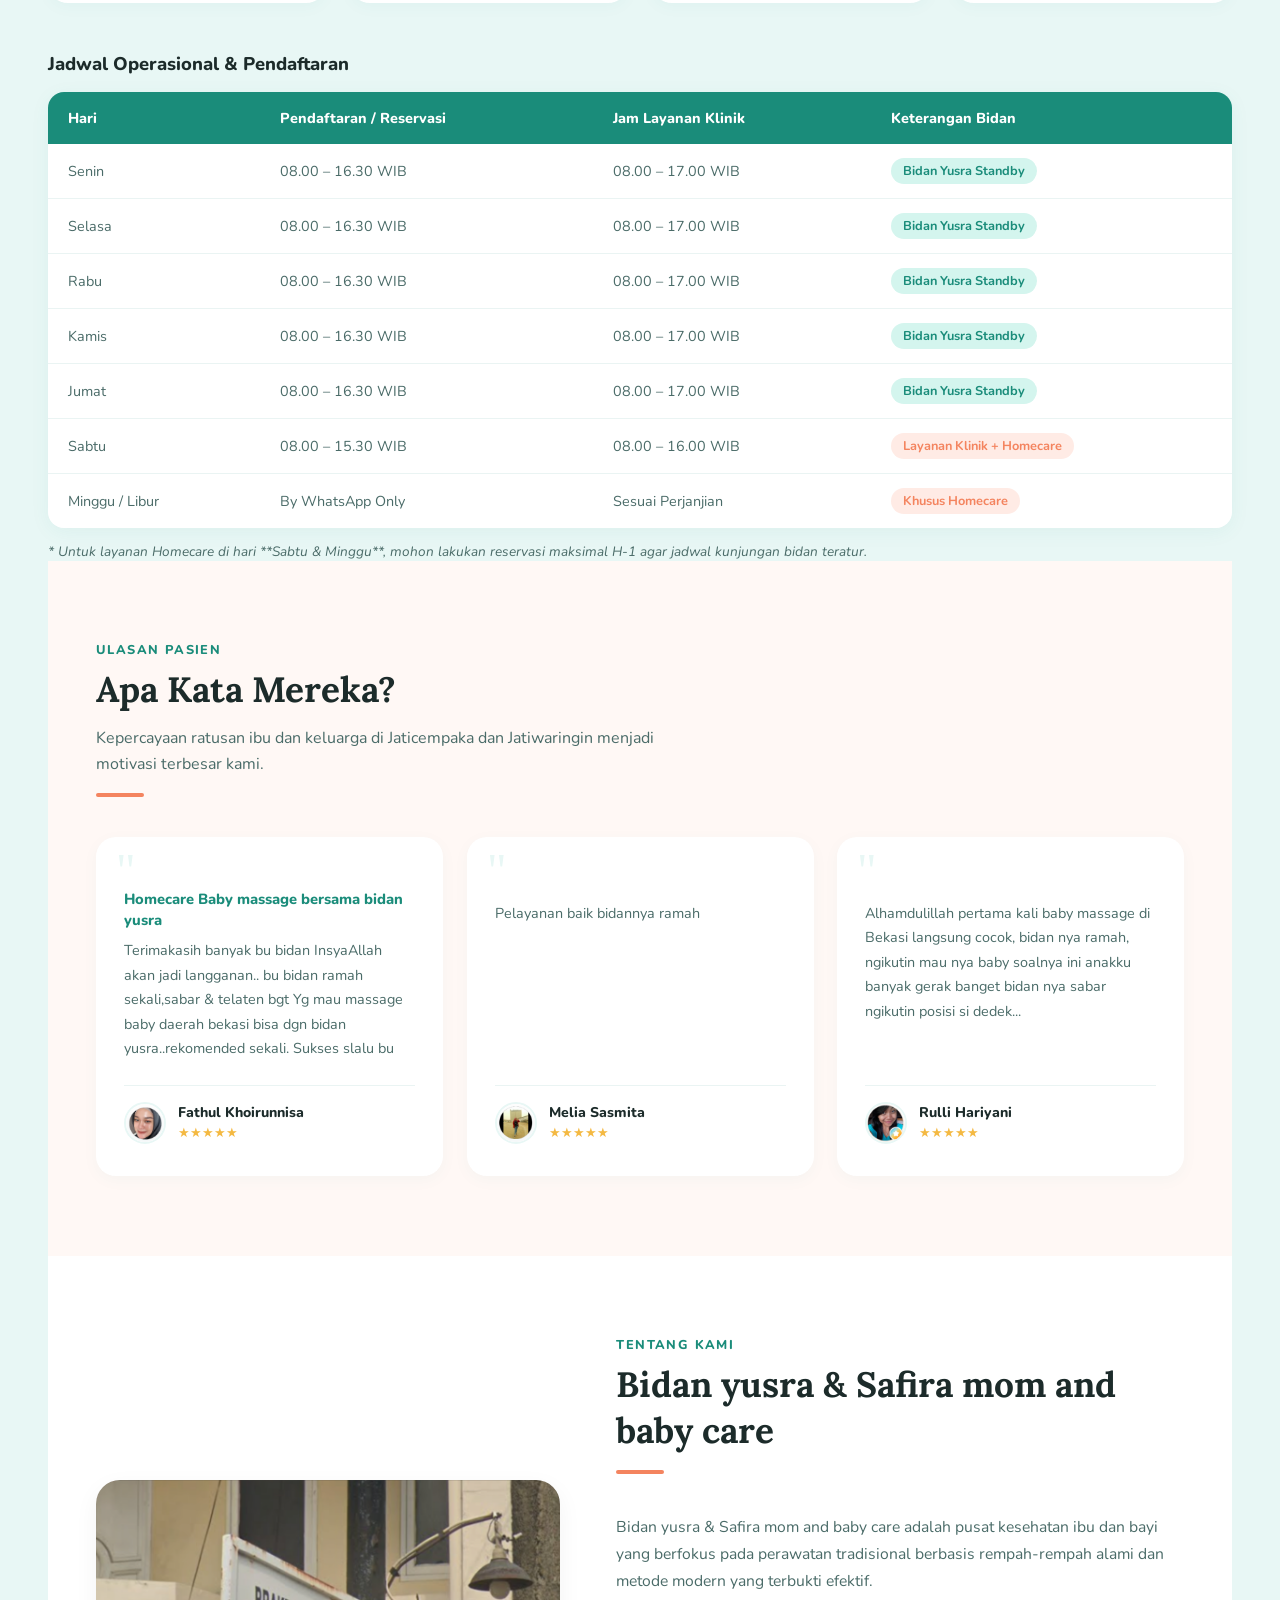
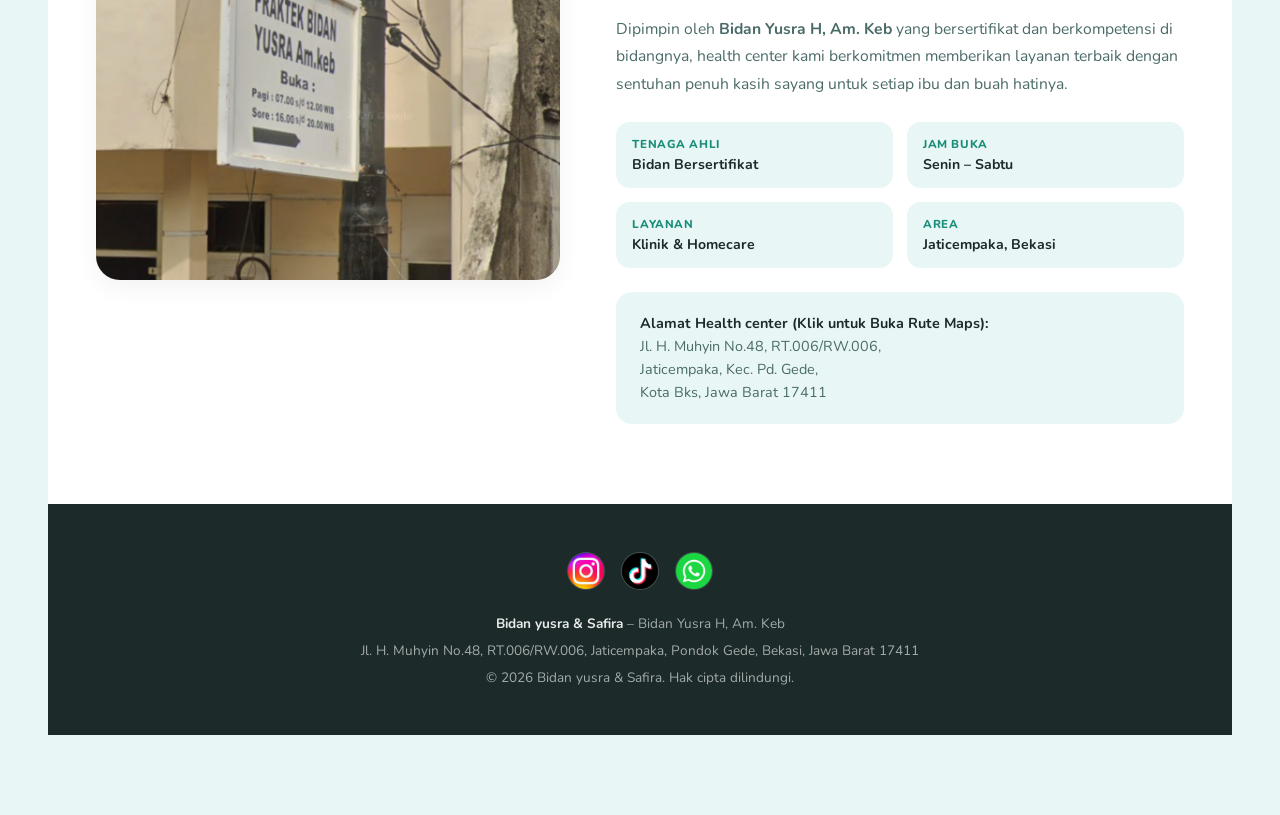
==== commit 7dc763b2: "Add files via upload" ====
--- a/index.html
+++ b/index.html
@@ -316,7 +316,7 @@
       <div class="container">
         <div class="about-grid">
           <div class="about-visual-box animate-box">
-            <img src="lokasi.png" alt="Gedung Bidan yusra & Safira" class="about-clinic-img" />
+            <img src="lokasidalem.png" alt="Gedung Bidan yusra & Safira" class="about-clinic-img" />
           </div>
           <div class="about-content">
             <div class="section-eyebrow">Tentang Kami</div>
@@ -397,4 +397,4 @@
 
     <script src="script.js"></script>
   </body>
-</html>
+</html>
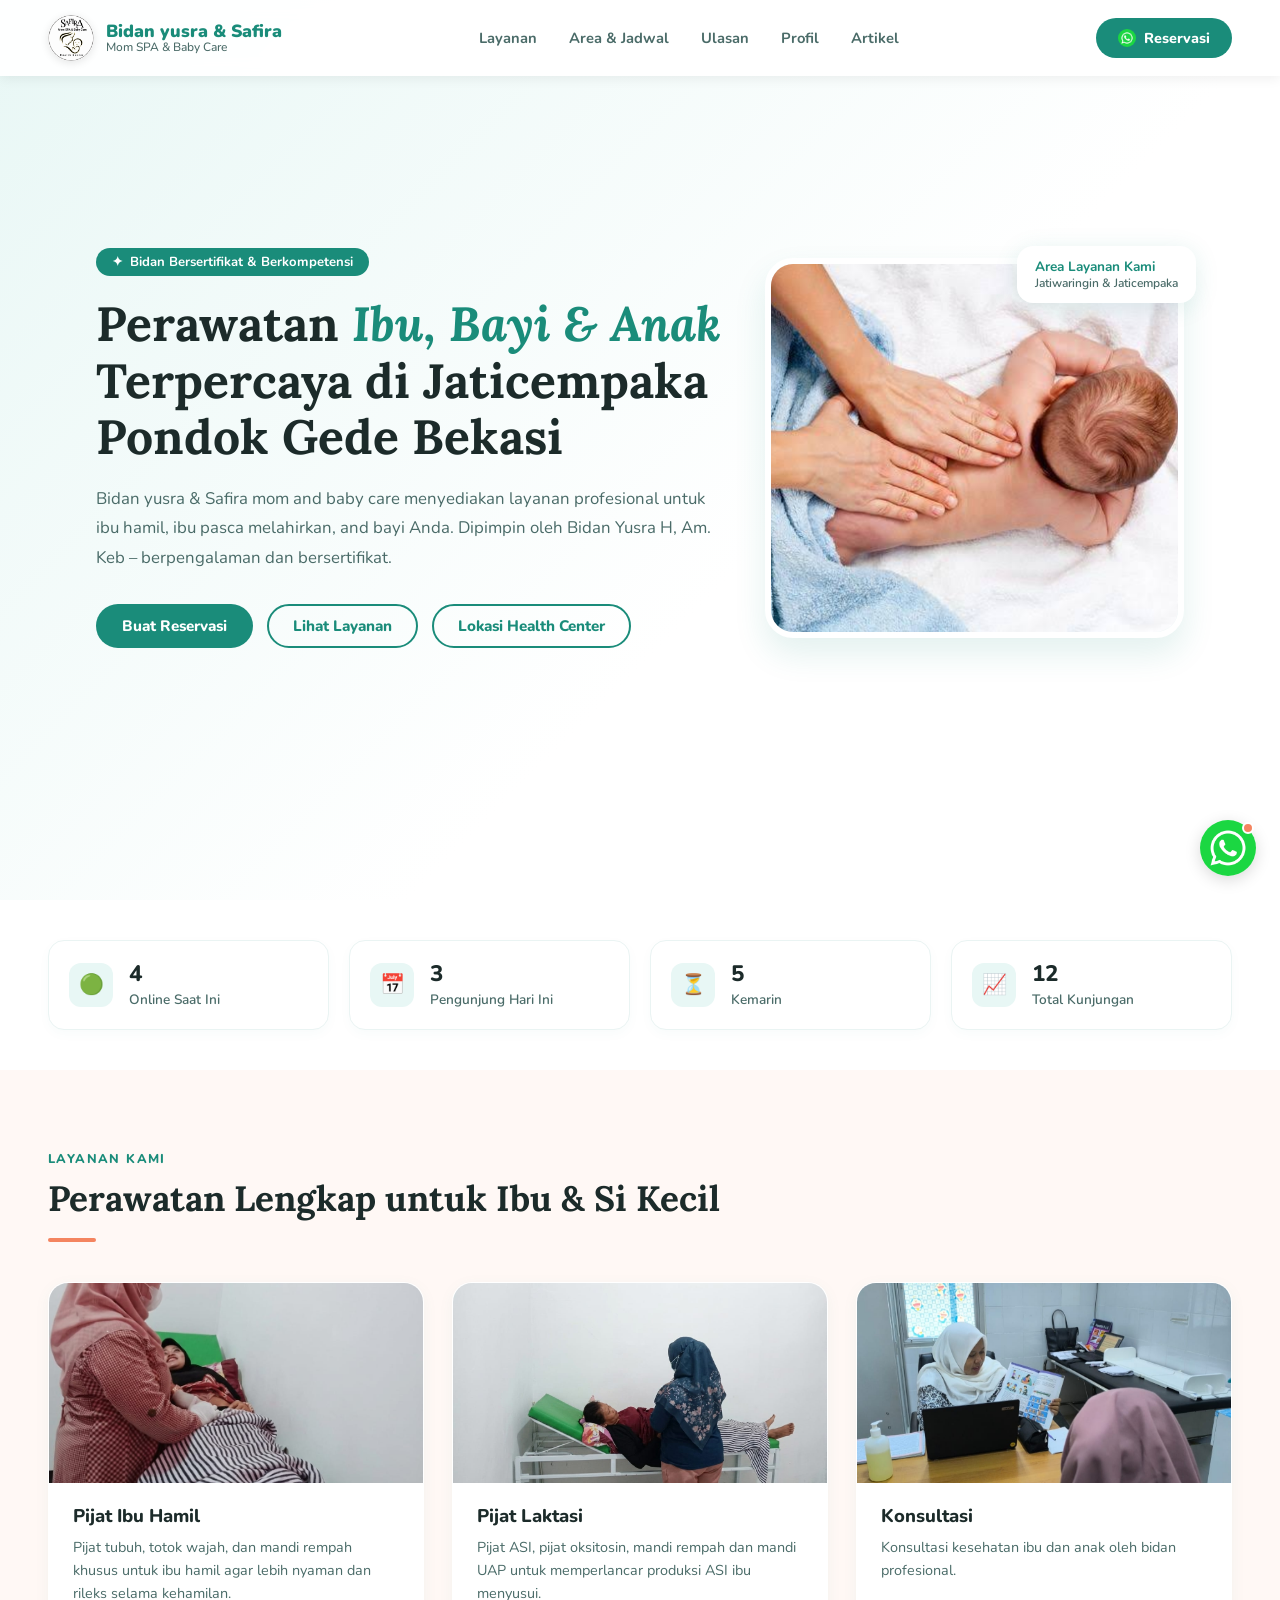
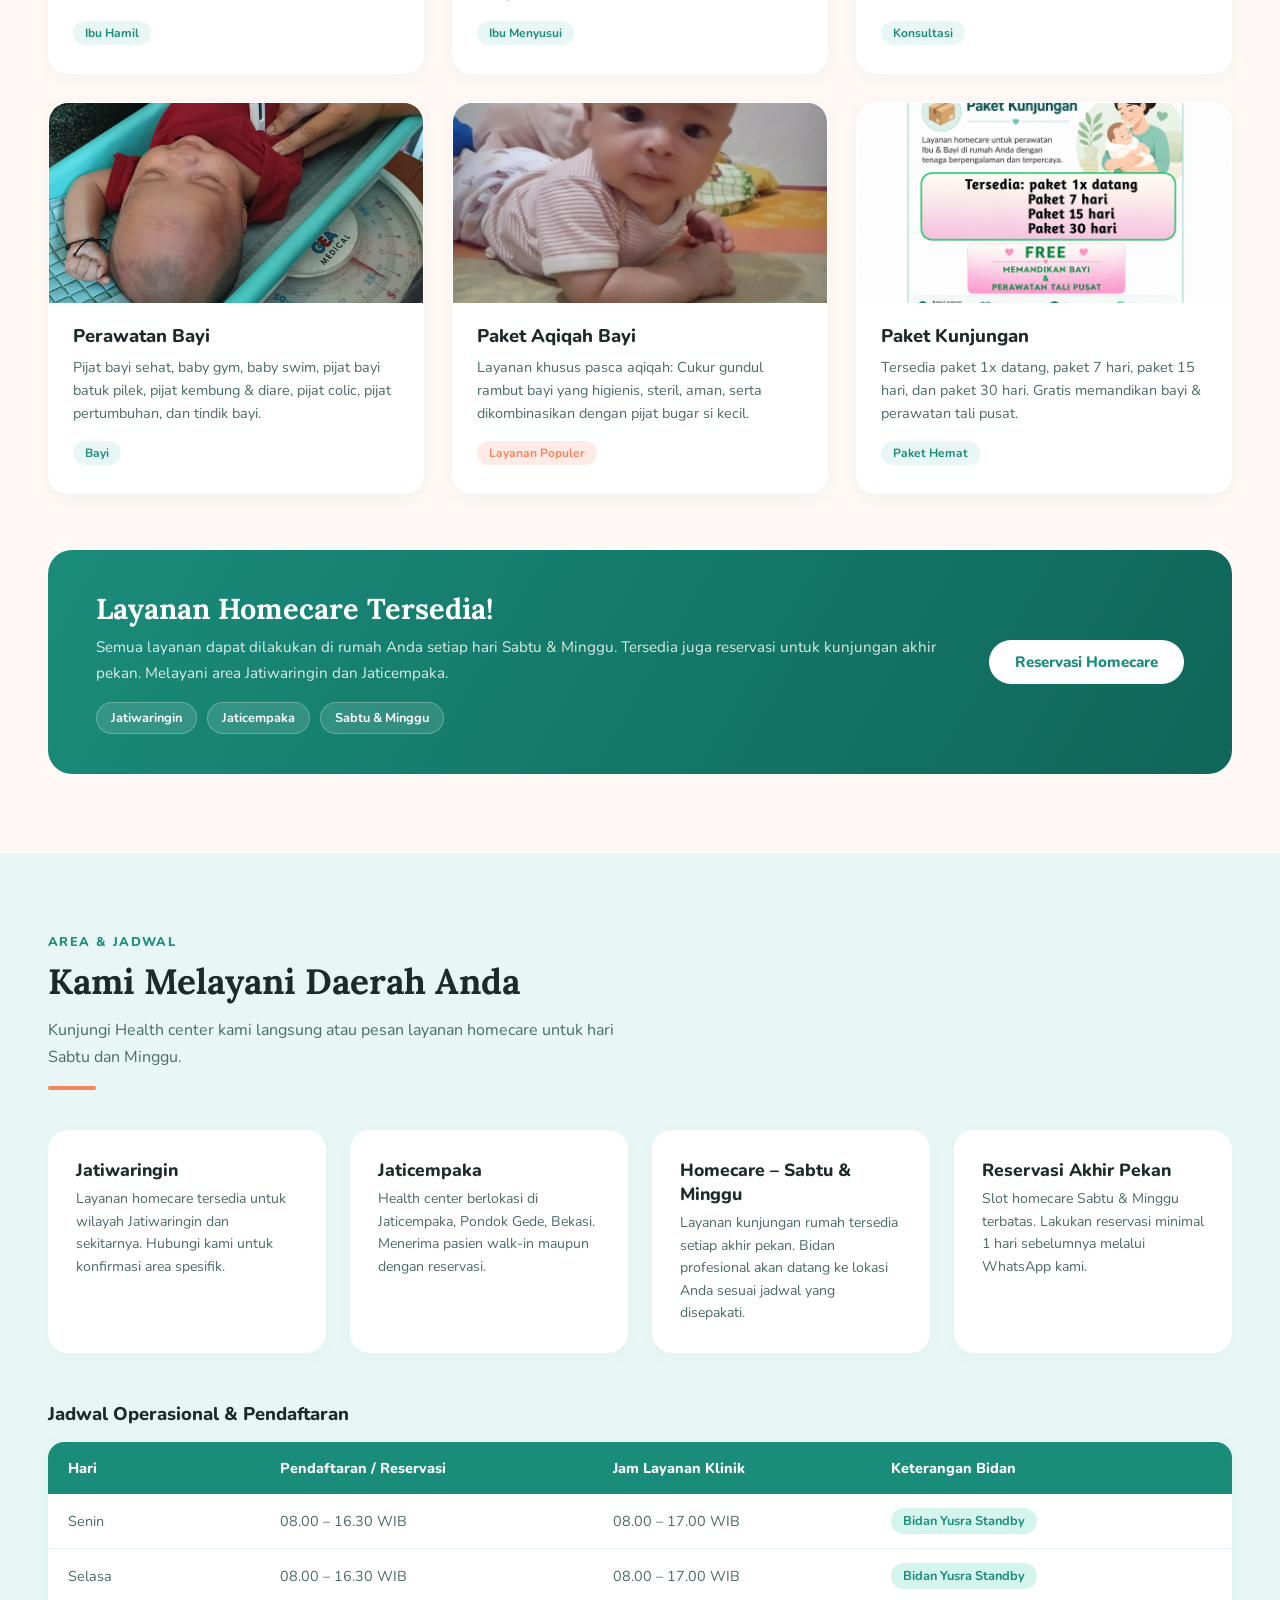
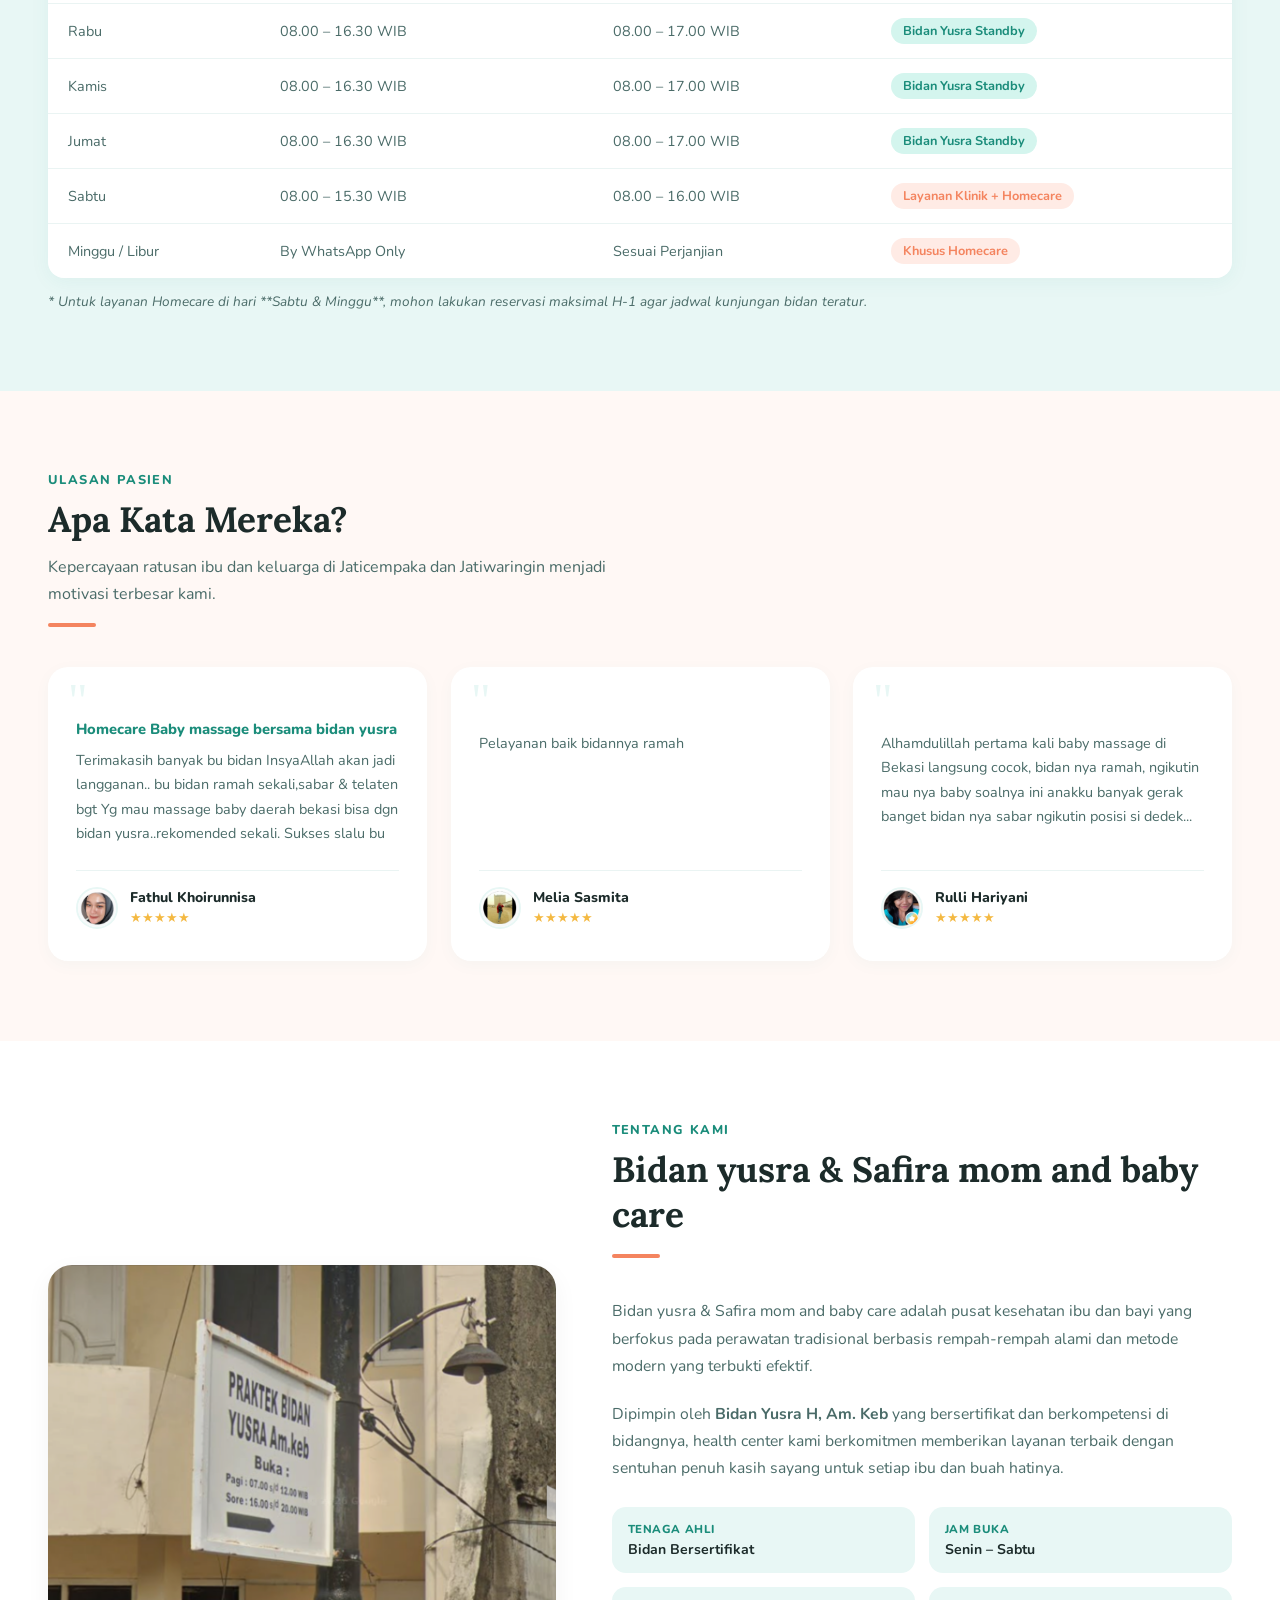
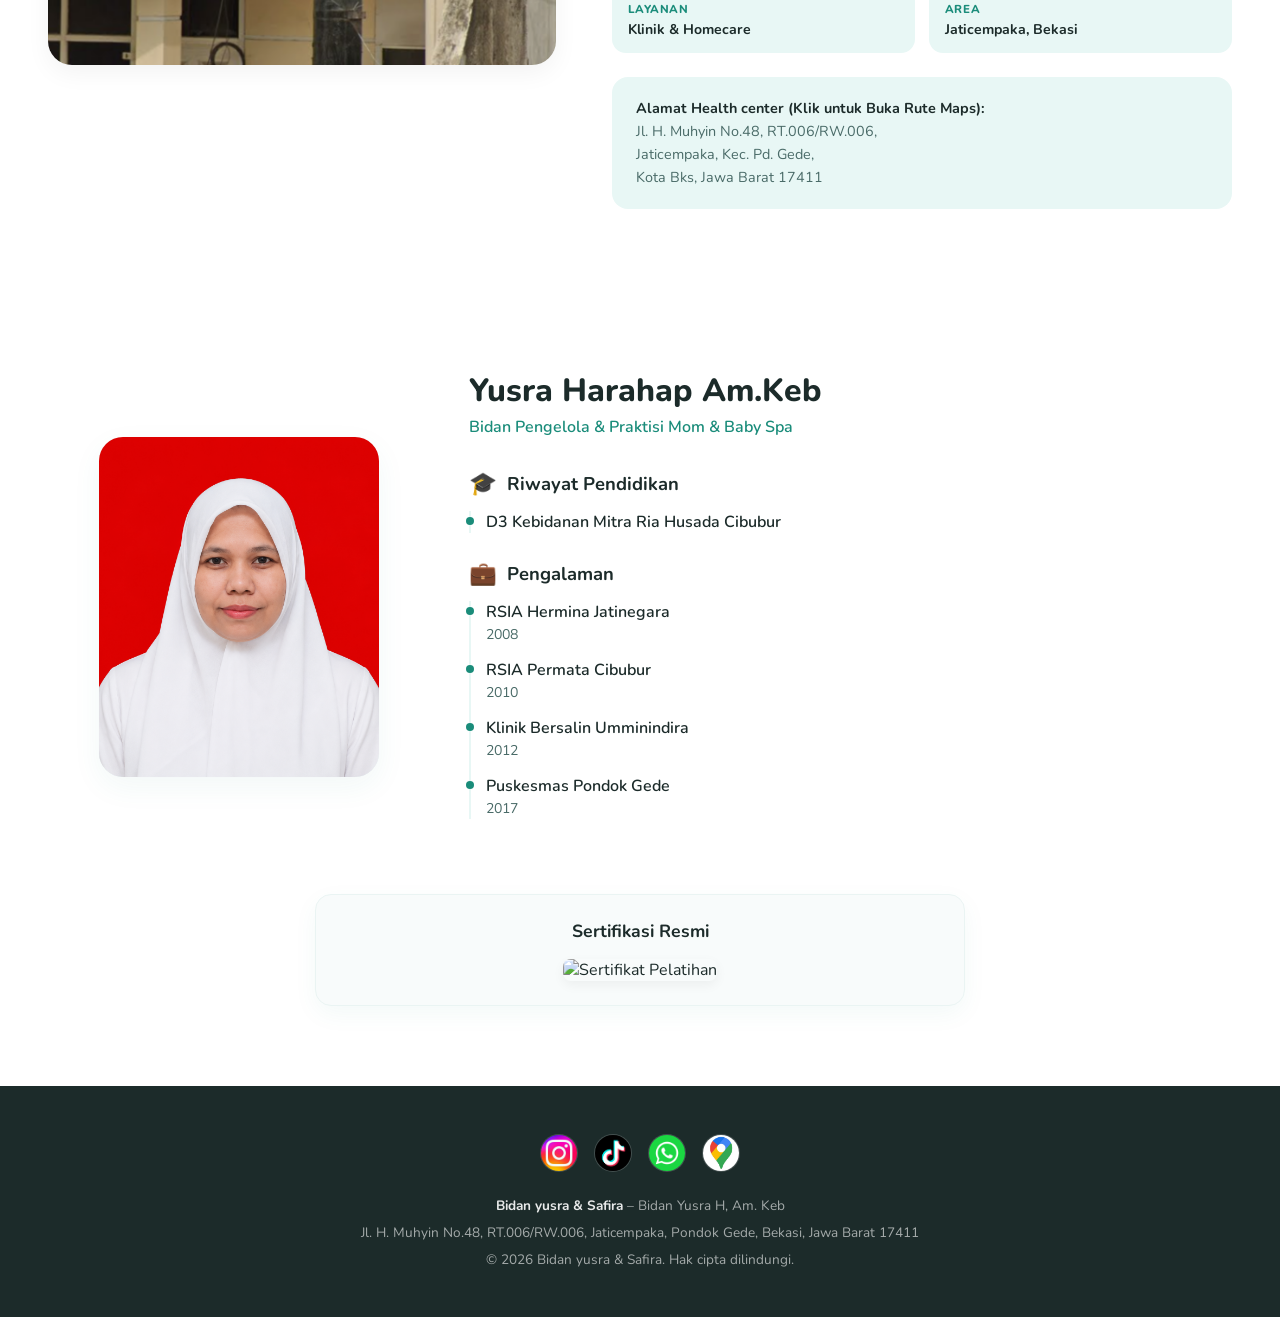
==== commit 7e903688: "Add files via upload" ====
--- a/index.html
+++ b/index.html
@@ -21,6 +21,7 @@
         <li><a href="#coverage">Area & Jadwal</a></li>
         <li><a href="#reviews">Ulasan</a></li>
         <li><a href="#about">Profil</a></li>
+        <li><a href="artikel.html">Artikel</a></li>
       </ul>
       <button class="nav-cta" onclick="openWA()">
         <img src="logowhatsapp.jpg" alt="WA Icon" class="cta-icon-img" />
@@ -64,6 +65,55 @@
       </div>
     </section>
 
+    <!-- ── SEKSI STATISTIK KUNJUNGAN (DI BAWAH HERO) ── -->
+    <section id="visitor-stats">
+      <div class="container">
+        <div class="stats-grid">
+          
+          <div class="stat-card">
+            <div class="stat-icon-wrapper">
+              <span class="stat-icon">🟢</span>
+            </div>
+            <div class="stat-info">
+              <h4 id="stat-online">0</h4>
+              <p>Online Saat Ini</p>
+            </div>
+          </div>
+
+          <div class="stat-card">
+            <div class="stat-icon-wrapper">
+              <span class="stat-icon">📅</span>
+            </div>
+            <div class="stat-info">
+              <h4 id="stat-today">0</h4>
+              <p>Pengunjung Hari Ini</p>
+            </div>
+          </div>
+
+          <div class="stat-card">
+            <div class="stat-icon-wrapper">
+              <span class="stat-icon">⏳</span>
+            </div>
+            <div class="stat-info">
+              <h4 id="stat-yesterday">0</h4>
+              <p>Kemarin</p>
+            </div>
+          </div>
+
+          <div class="stat-card">
+            <div class="stat-icon-wrapper">
+              <span class="stat-icon">📈</span>
+            </div>
+            <div class="stat-info">
+              <h4 id="stat-total">0</h4>
+              <p>Total Kunjungan</p>
+            </div>
+          </div>
+
+        </div>
+      </div>
+    </section>
+
     <section id="services">
       <div class="container">
         <div class="section-eyebrow">Layanan Kami</div>
@@ -72,7 +122,7 @@
         <div class="services-grid">
           <div class="service-card service-card-with-img animate-box">
             <div class="service-card-img-box">
-              <img src="pijatibuhamil.jpg" alt="Pijat Ibu Hamil" class="service-card-img" />
+              <img src="pijat ibu hamil.png" alt="Pijat Ibu Hamil" class="service-card-img" />
             </div>
             <h3>Pijat Ibu Hamil</h3>
             <p>Pijat tubuh, totok wajah, dan mandi rempah khusus untuk ibu hamil agar lebih nyaman dan rileks selama kehamilan.</p>
@@ -81,7 +131,7 @@
 
           <div class="service-card service-card-with-img animate-box">
             <div class="service-card-img-box">
-              <img src="pijatlaktasi.png" alt="Pijat Laktasi" class="service-card-img" />
+              <img src="pijat laktasi.png" alt="Pijat Laktasi" class="service-card-img" />
             </div>
             <h3>Pijat Laktasi</h3>
             <p>Pijat ASI, pijat oksitosin, mandi rempah dan mandi UAP untuk memperlancar produksi ASI ibu menyusui.</p>
@@ -90,25 +140,16 @@
 
           <div class="service-card service-card-with-img animate-box">
             <div class="service-card-img-box">
-              <img src="pijatnifas.jpg" alt="Pijat Nifas" class="service-card-img" />
-            </div>
-            <h3>Pijat Nifas (I, II, III)</h3>
-            <p>Paket perawatan pasca melahirkan lengkap: totok wajah, pijat tubuh, bengkung, tapel, pilis, lulur, creambath, dan scrub.</p>
-            <span class="service-tag">Pasca Melahirkan</span>
-          </div>
-
-          <div class="service-card service-card-with-img animate-box">
-            <div class="service-card-img-box">
-              <img src="pijatbugar.jpg" alt="Pijat Bugar" class="service-card-img" />
-            </div>
-            <h3>Pijat Bugar (I, II, III)</h3>
-            <p>Perawatan pemulihan tubuh dengan totok wajah, totok mis V, pijat tubuh, masker wajah, creambath, dan scrub.</p>
-            <span class="service-tag">Pemulihan Tubuh</span>
-          </div>
-
-          <div class="service-card service-card-with-img animate-box">
-            <div class="service-card-img-box">
-              <img src="perawatanbayi.png" alt="Perawatan Bayi" class="service-card-img" />
+              <img src="konsultasi.png" alt="Konsultasi" class="service-card-img" />
+            </div>
+            <h3>Konsultasi</h3>
+            <p>Konsultasi kesehatan ibu dan anak oleh bidan profesional.</p>
+            <span class="service-tag">Konsultasi</span>
+          </div>
+
+          <div class="service-card service-card-with-img animate-box">
+            <div class="service-card-img-box">
+              <img src="perawatan-bayi.png" alt="Perawatan Bayi" class="service-card-img" />
             </div>
             <h3>Perawatan Bayi</h3>
             <p>Pijat bayi sehat, baby gym, baby swim, pijat bayi batuk pilek, pijat kembung & diare, pijat colic, pijat pertumbuhan, dan tindik bayi.</p>
@@ -196,7 +237,6 @@
 
         <div class="schedule-wrap animate-box">
           <p class="schedule-title">Jadwal Operasional & Pendaftaran</p>
-  
           <div class="table-responsive">
             <table class="schedule-table">
               <thead>
@@ -253,9 +293,10 @@
               </tbody>
             </table>
           </div>
-  
-  <p class="schedule-note">* Untuk layanan Homecare di hari **Sabtu & Minggu**, mohon lakukan reservasi maksimal H-1 agar jadwal kunjungan bidan teratur.</p>
-</div>
+          <p class="schedule-note">* Untuk layanan Homecare di hari **Sabtu & Minggu**, mohon lakukan reservasi maksimal H-1 agar jadwal kunjungan bidan teratur.</p>
+        </div>
+      </div>
+    </section>
 
     <section id="reviews">
       <div class="container">
@@ -355,21 +396,76 @@
       </div>
     </section>
 
+    <!-- ── SEKSI PROFIL BIDAN (DI ATAS FOOTER) ── -->
+<section id="profil-bidan">
+  <div class="container animate-box">
+    
+    <div class="bidan-profile-grid">
+      <div class="bidan-visual">
+        <div class="foto-bidan-wrapper">
+          <img src="profilbidan.png"Foto Bidan" class="foto-bidan">
+        </div>
+      </div>
+
+      <div class="bidan-info-content">
+        <h2 class="nama-bidan">Yusra Harahap Am.Keb</h2>
+        <p class="jabatan-bidan">Bidan Pengelola & Praktisi Mom & Baby Spa</p>
+        
+        <div class="info-block">
+          <div class="info-title-row">
+            <span class="info-icon">🎓</span>
+            <h4>Riwayat Pendidikan</h4>
+          </div>
+          <ul class="info-list">
+            <li>
+              <strong>D3 Kebidanan Mitra Ria Husada Cibubur</strong>
+            </li>
+          </ul>
+        </div>
+
+        <div class="info-block">
+          <div class="info-title-row">
+            <span class="info-icon">💼</span>
+            <h4>Pengalaman</h4>
+          </div>
+          <ul class="info-list">
+            <li><strong>RSIA Hermina Jatinegara</strong><span>2008</span></li>
+            <li><strong>RSIA Permata Cibubur</strong><span>2010</span></li>
+            <li><strong>Klinik Bersalin Umminindira</strong><span>2012</span></li>
+            <li><strong>Puskesmas Pondok Gede</strong><span>2017</span></li>
+          </ul>
+        </div>
+      </div>
+    </div> <div class="sertifikat-section-center">
+      <div class="sertifikat-wrapper">
+        <h4>Sertifikasi Resmi</h4>
+        <img src="sertifikat.png" alt="Sertifikat Pelatihan" class="foto-sertifikat">
+      </div>
+    </div>
+
+  </div>
+</section>
+
     <footer>
-      <div class="footer-socials">
-        <a href="https://www.instagram.com/yusraharahap130/" target="_blank" class="footer-social-link" title="Instagram">
-          <img src="logoinstagram.jpg" alt="Instagram" />
-        </a>
-        <a href="https://www.tiktok.com/@yusraharahap130?_r=1&_t=ZS-979YCytMN1j" target="_blank" class="footer-social-link" title="TikTok">
-          <img src="logotiktok.jpg" alt="TikTok" />
-        </a>
-        <a href="https://wa.me/6285172341985" target="_blank" class="footer-social-link" title="WhatsApp">
-          <img src="logowhatsapp.jpg" alt="WhatsApp" />
-        </a>
-      </div>
-      <p><strong>Bidan yusra & Safira</strong> – Bidan Yusra H, Am. Keb</p>
-      <p style="margin-top: 8px">Jl. H. Muhyin No.48, RT.006/RW.006, Jaticempaka, Pondok Gede, Bekasi, Jawa Barat 17411</p>
-      <p style="margin-top: 8px">© 2026 Bidan yusra & Safira. Hak cipta dilindungi.</p>
+      <div class="container">
+        <div class="footer-socials">
+          <a href="https://www.instagram.com/yusraharahap130/" target="_blank" class="footer-social-link" title="Instagram">
+            <img src="logoinstagram.jpg" alt="Instagram" />
+          </a>
+          <a href="https://www.tiktok.com/@yusraharahap130?_r=1&_t=ZS-979YCytMN1j" target="_blank" class="footer-social-link" title="TikTok">
+            <img src="logotiktok.jpg" alt="TikTok" />
+          </a>
+          <a href="https://wa.me/6285172341985" target="_blank" class="footer-social-link" title="WhatsApp">
+            <img src="logowhatsapp.jpg" alt="WhatsApp" />
+          </a>
+          <a href="https://maps.app.goo.gl/mDxUd4jk4DuccCtHA" target="_blank" class="footer-social-link" title="Lokasi Google Maps">
+            <img src="map.png" alt="Google Maps" />
+          </a>
+        </div>
+        <p><strong>Bidan yusra & Safira</strong> – Bidan Yusra H, Am. Keb</p>
+        <p style="margin-top: 8px">Jl. H. Muhyin No.48, RT.006/RW.006, Jaticempaka, Pondok Gede, Bekasi, Jawa Barat 17411</p>
+        <p style="margin-top: 8px">© 2026 Bidan yusra & Safira. Hak cipta dilindungi.</p>
+      </div>
     </footer>
 
     <div class="wa-tooltip" id="waTooltip">
--- a/style.css
+++ b/style.css
@@ -237,6 +237,57 @@
   font-weight: 600;
 }
 
+/* ── SEKSI STATISTIK KUNJUNGAN BARU ── */
+#visitor-stats {
+  padding: 40px 48px;
+  background: #ffffff;
+  width: 100%;
+}
+.stats-grid {
+  display: grid;
+  grid-template-columns: repeat(auto-fit, minmax(220px, 1fr));
+  gap: 20px;
+  width: 100%;
+}
+.stat-card {
+  background: var(--light);
+  border: 1px solid #eaf4f3;
+  border-radius: 16px;
+  padding: 20px;
+  display: flex;
+  align-items: center;
+  gap: 16px;
+  box-shadow: 0 4px 12px rgba(26, 140, 122, 0.03);
+  transition: transform 0.2s ease;
+}
+.stat-card:hover {
+  transform: translateY(-2px);
+}
+.stat-icon-wrapper {
+  width: 44px;
+  height: 44px;
+  background: var(--teal-bg);
+  border-radius: 12px;
+  display: flex;
+  align-items: center;
+  justify-content: center;
+}
+.stat-icon {
+  font-size: 1.25rem;
+}
+.stat-info h4 {
+  font-size: 1.4rem;
+  font-weight: 800;
+  color: var(--dark);
+  line-height: 1.2;
+}
+.stat-info p {
+  font-size: 0.85rem;
+  color: var(--mid);
+  font-weight: 600;
+  margin-top: 2px;
+}
+
 /* ── LAYOUT STRUKTUR GLOBAL ── */
 section {
   padding: 80px 48px;
@@ -699,6 +750,133 @@
 .address-box-link:hover .address-box {
   background: #d9f2ee;
   transform: translateY(-2px);
+}
+
+/* Batasi lebar pembungkus foto agar tidak melebar semelebar kolom */
+.foto-bidan-wrapper {
+  background: var(--teal-bg);
+  border-radius: 24px;
+  overflow: hidden;
+  box-shadow: 0 10px 30px rgba(26, 140, 122, 0.06);
+  text-align: center;
+  max-width: 280px; /* <── UKURAN DIKUNCI DI SINI: Silakan ganti ke 250px atau 300px sesuai selera */
+  margin: 0 auto;   /* Memastikan posisi box foto tetap di tengah kolom kiri */
+}
+
+.foto-bidan {
+  width: 100%;
+  height: 340px;    /* <── TINGGI FOTO: Dibatasi agar tidak terlalu memanjang ke bawah */
+  object-fit: cover; /* Memotong foto secara proporsional agar tidak gepeng/melar */
+  display: block;
+}
+
+.bidan-profile-grid {
+  display: grid;
+  grid-template-columns: 1fr 2fr; /* Menjaga pembagian kolom kiri dan kanan */
+  gap: 40px;                      /* Jarak antar kolom */
+  align-items: center;            /* <── INI KUNCINYA: Membuat teks di kanan turun pas di tengah vertikal */
+}
+/* Styling baru untuk memposisikan sertifikat di tengah */
+.sertifikat-section-center {
+  margin-top: 50px;
+  display: flex;
+  justify-content: center;
+  width: 100%;
+}
+
+.sertifikat-section-center .sertifikat-wrapper {
+  max-width: 650px; /* Membatasi lebar sertifikat agar pas di tengah dan proporsional */
+  width: 100%;
+  text-align: center;
+  background: #f8fbfb;
+  border-radius: 16px;
+  padding: 24px;
+  border: 1px solid #eaf4f3;
+  box-shadow: 0 8px 24px rgba(26, 140, 122, 0.05);
+}
+
+.sertifikat-section-center .sertifikat-wrapper h4 {
+  font-size: 1.1rem;
+  color: var(--dark);
+  margin-bottom: 16px;
+  font-weight: 700;
+}
+
+.sertifikat-section-center .foto-sertifikat {
+  width: 100%;
+  height: auto;
+  border-radius: 8px;
+  box-shadow: 0 4px 12px rgba(0,0,0,0.05);
+}
+
+/* Penyesuaian layar HP agar margin tidak terlalu renggang */
+@media (max-width: 768px) {
+  .sertifikat-section-center {
+    margin-top: 32px;
+  }
+}
+
+/* Bagian Informasi (Kanan) */
+.nama-bidan {
+  font-size: 2rem;
+  color: var(--dark);
+  font-weight: 800;
+  margin-bottom: 4px;
+}
+.jabatan-bidan {
+  font-size: 1rem;
+  color: var(--teal);
+  font-weight: 600;
+  margin-bottom: 30px;
+}
+.info-block {
+  margin-bottom: 25px;
+}
+.info-title-row {
+  display: flex;
+  align-items: center;
+  gap: 10px;
+  margin-bottom: 12px;
+}
+.info-icon {
+  font-size: 1.4rem;
+}
+.info-block h4 {
+  font-size: 1.15rem;
+  color: var(--dark);
+  font-weight: 700;
+  margin: 0;
+}
+.info-list {
+  list-style: none;
+  padding: 0;
+  margin: 0;
+  border-left: 2px solid var(--teal-bg);
+  padding-left: 15px;
+}
+.info-list li {
+  margin-bottom: 14px;
+  position: relative;
+}
+.info-list li::before {
+  content: '';
+  position: absolute;
+  left: -20px;
+  top: 6px;
+  width: 8px;
+  height: 8px;
+  background: var(--teal);
+  border-radius: 50%;
+}
+.info-list li strong {
+  display: block;
+  font-size: 1rem;
+  color: var(--dark);
+  font-weight: 600;
+}
+.info-list li span {
+  font-size: 0.88rem;
+  color: var(--mid);
 }
 
 /* ── FOOTER & SOSMED MINI ── */
@@ -948,6 +1126,9 @@
   section {
     padding: 50px 20px;
   }
+  #visitor-stats {
+    padding: 30px 20px;
+  }
   .section-title {
     font-size: 1.75rem;
   }
@@ -980,6 +1161,15 @@
   .about-visual-box {
     height: 260px;
   }
+  
+  /* Responsive untuk Profil Bidan */
+  .bidan-profile-grid {
+    grid-template-columns: 1fr;
+    gap: 30px;
+  }
+  .nama-bidan {
+    font-size: 1.6rem;
+  }
 }
 
 @media (max-width: 480px) {
@@ -988,8 +1178,12 @@
   }
   .services-grid,
   .reviews-grid,
-  .coverage-grid {
+  .coverage-grid,
+  .stats-grid {
     grid-template-columns: 1fr; /* Memaksa menyusun 1 kolom penuh tanpa bocor */
+  }
+  #profil-bidan {
+    padding: 60px 20px;
   }
   .service-card h3 {
     margin: 16px 20px 6px 20px;
@@ -1015,4 +1209,4 @@
   footer {
     padding: 40px 16px;
   }
-}
+}
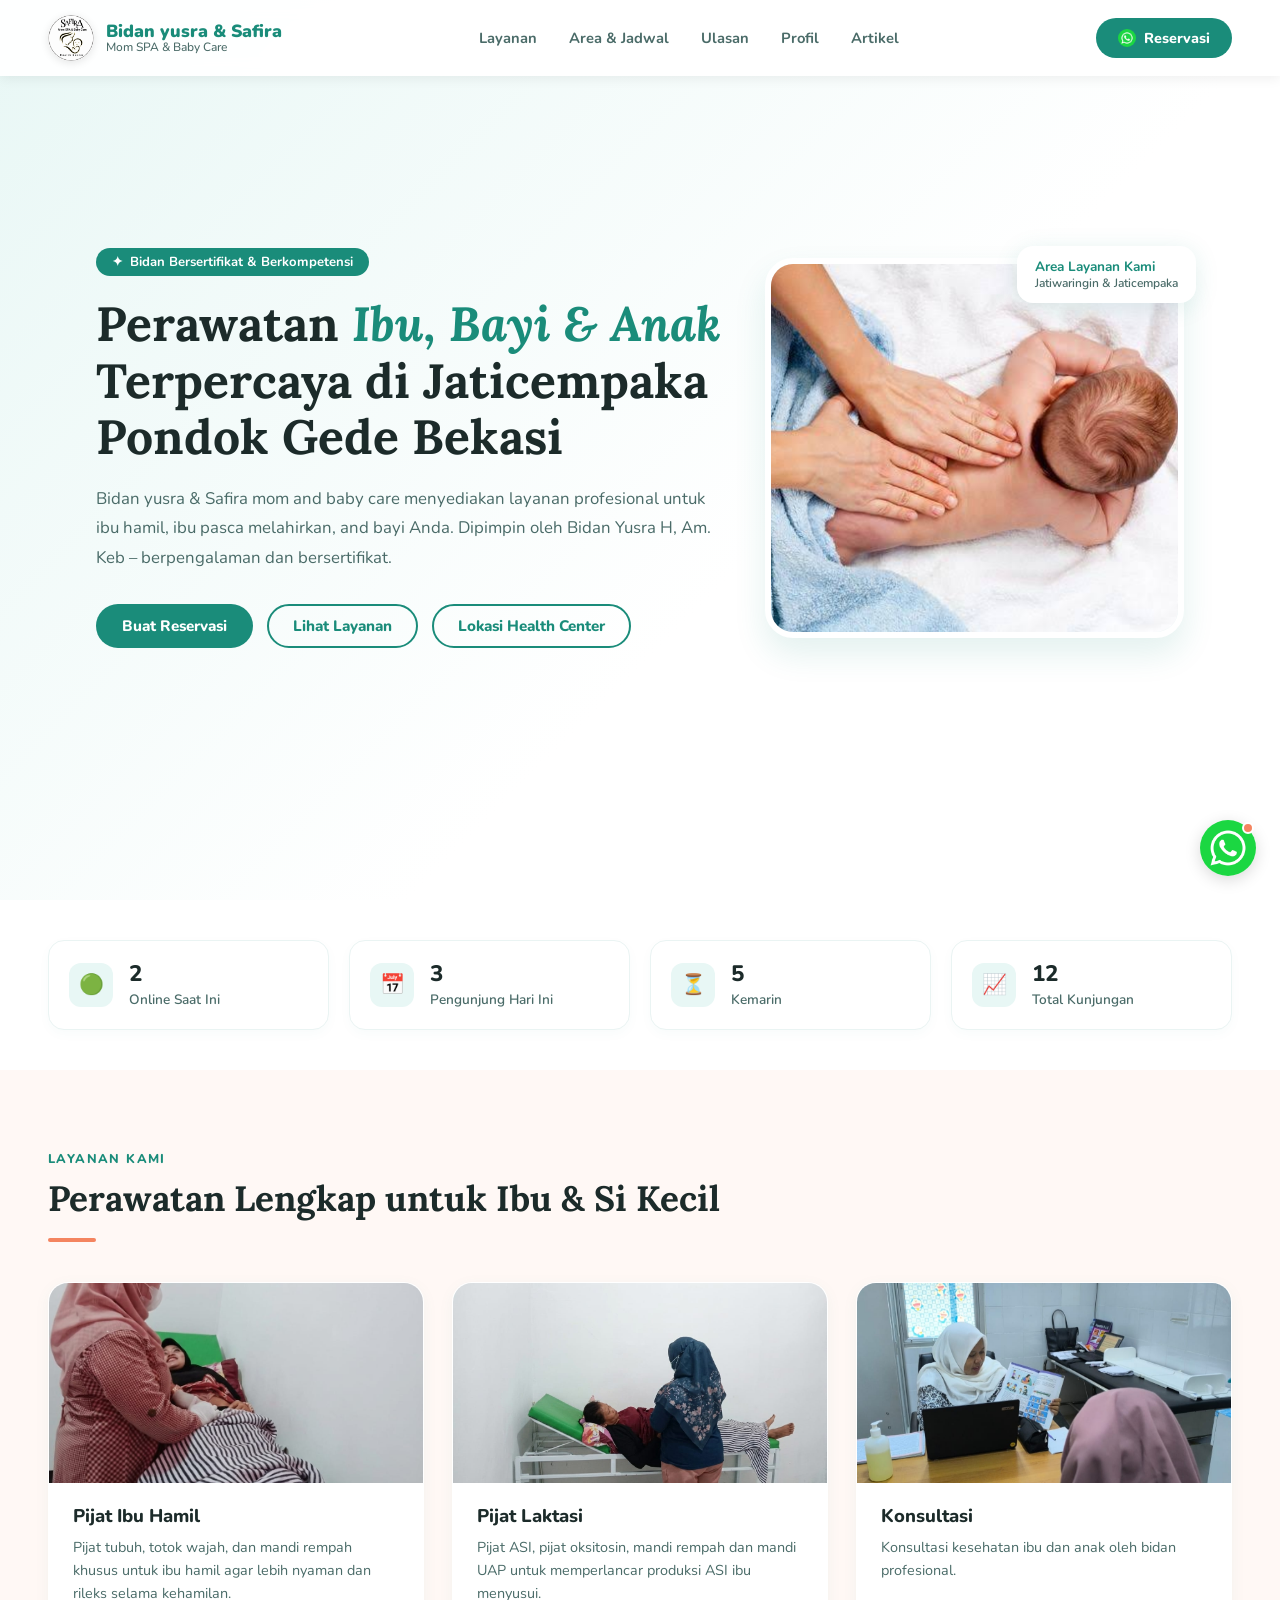
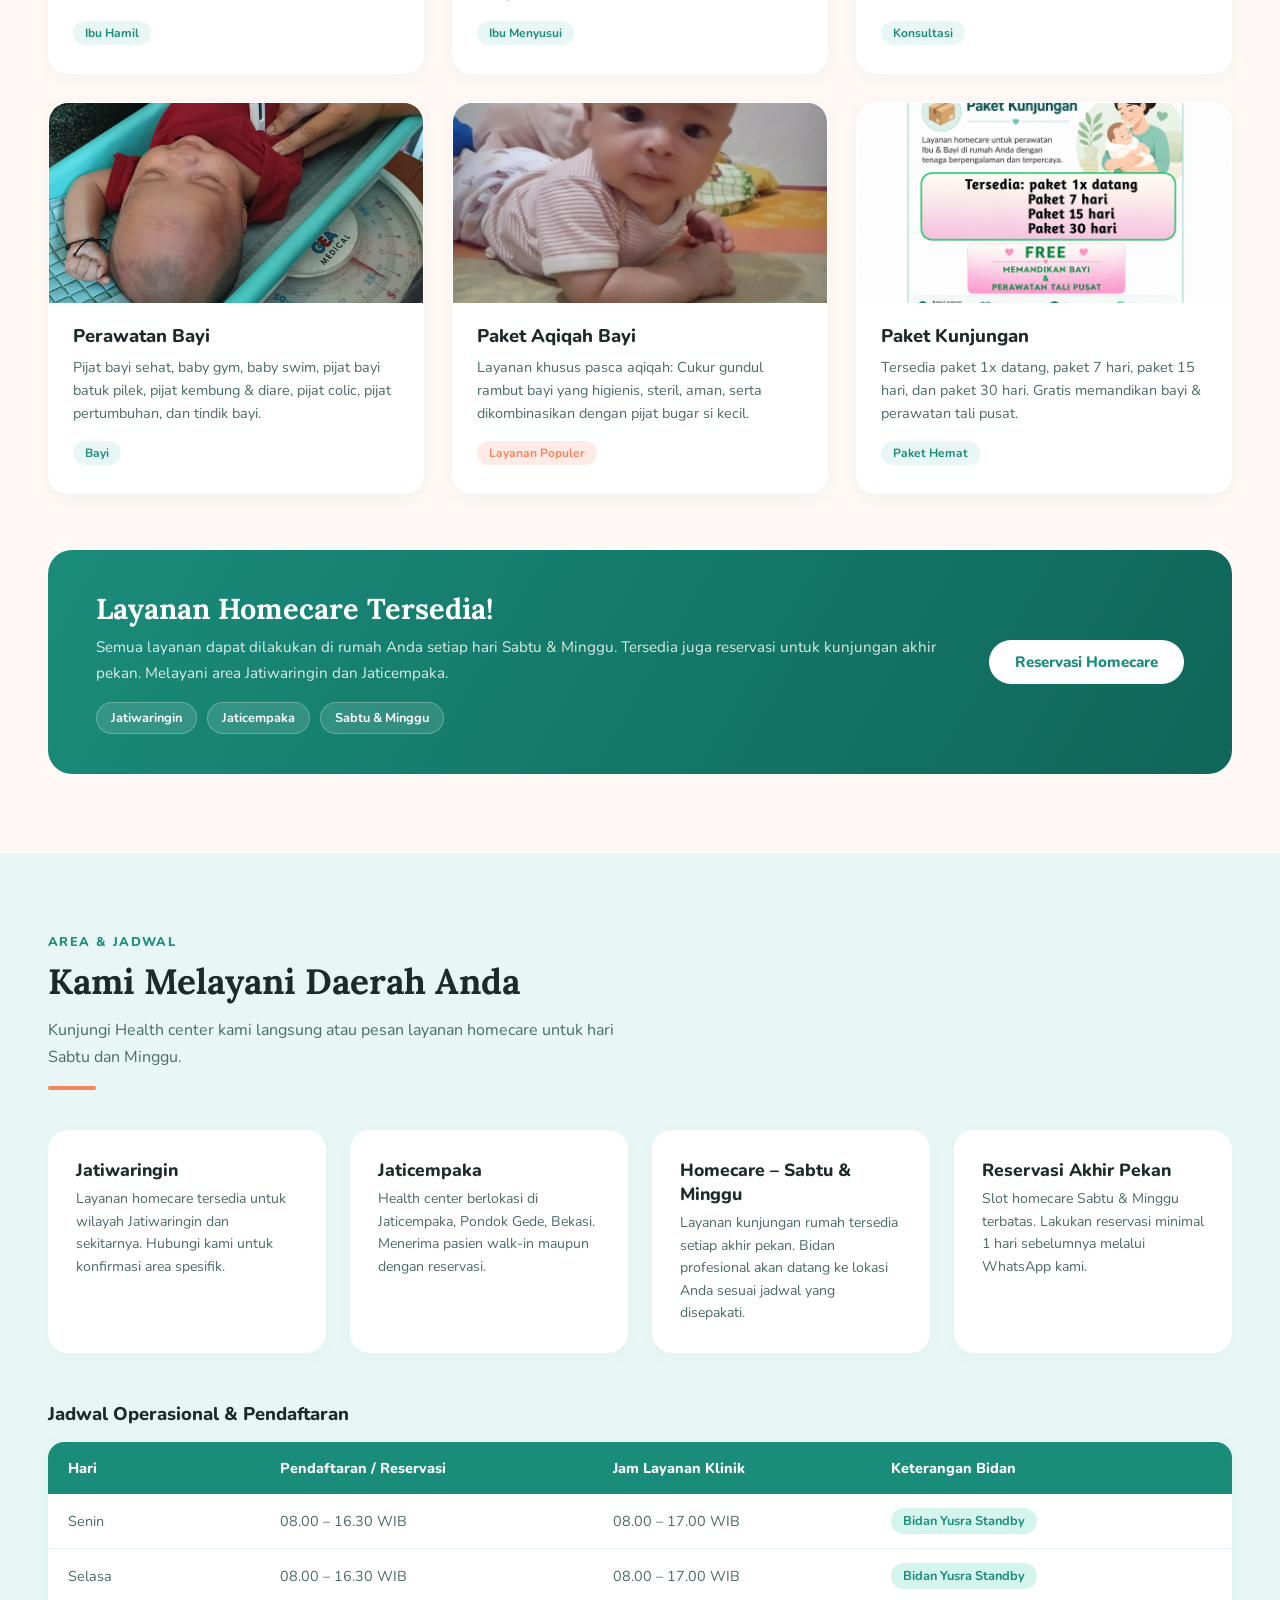
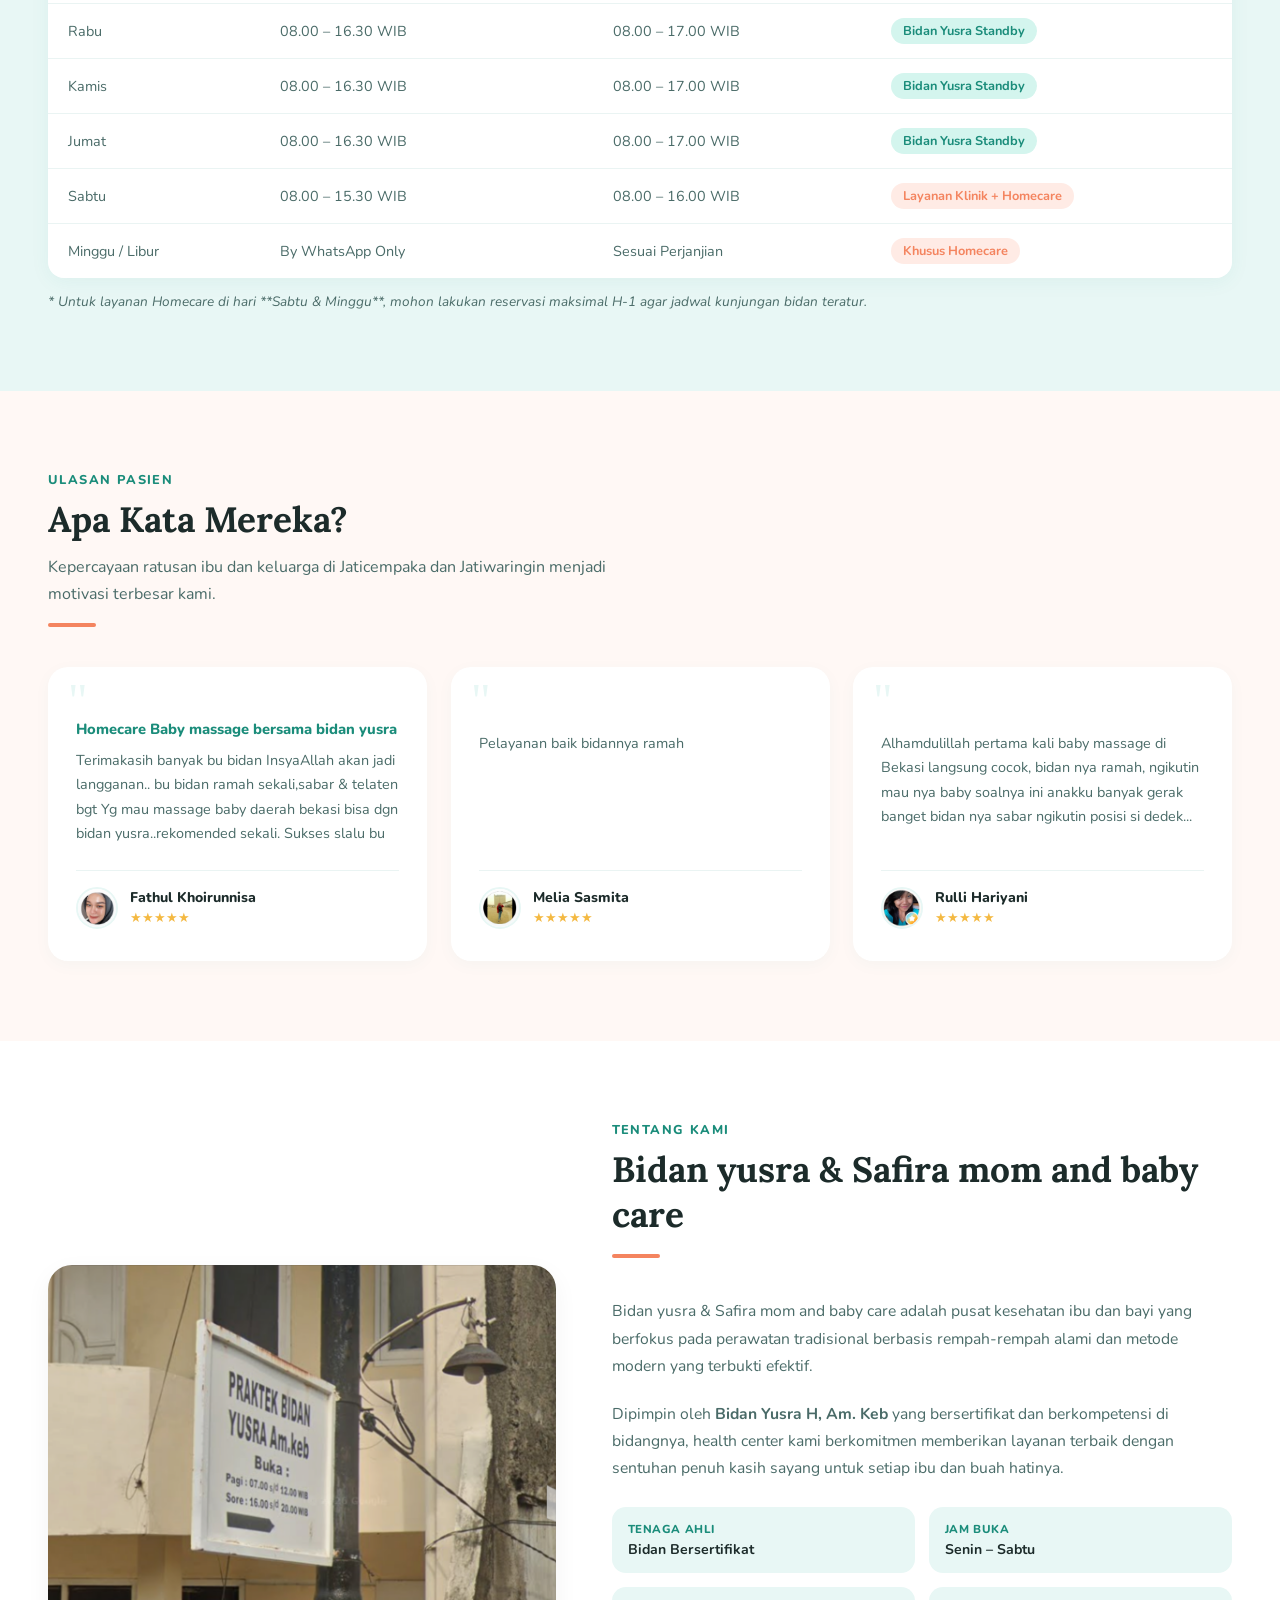
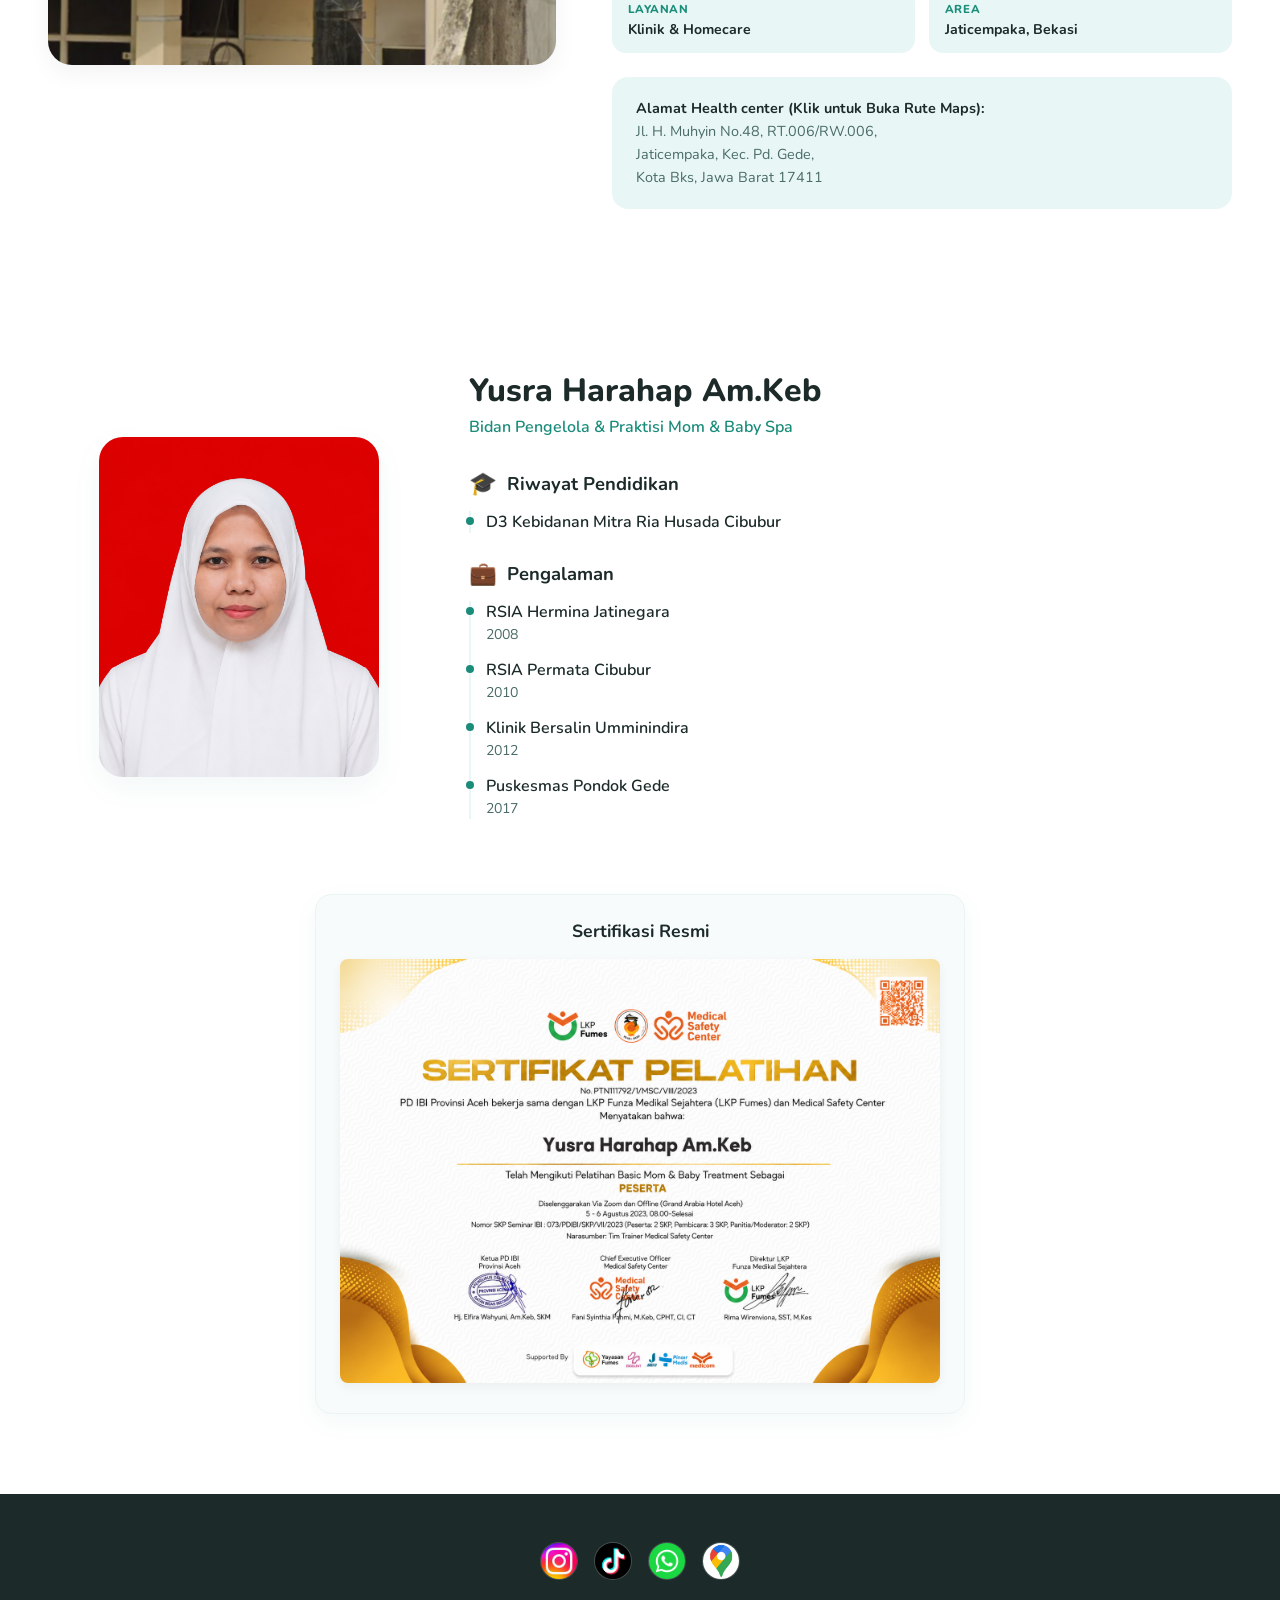
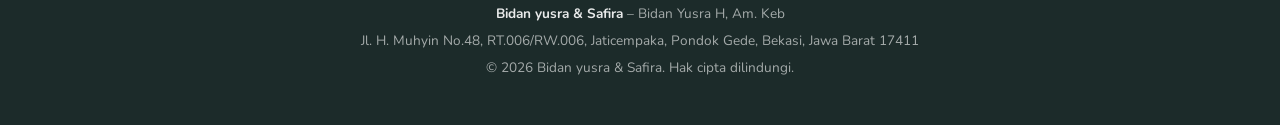
==== commit da33edf7: "Add files via upload" ====
--- a/index.html
+++ b/index.html
@@ -439,7 +439,7 @@
     </div> <div class="sertifikat-section-center">
       <div class="sertifikat-wrapper">
         <h4>Sertifikasi Resmi</h4>
-        <img src="sertifikat.png" alt="Sertifikat Pelatihan" class="foto-sertifikat">
+        <img src="Sertifikat.png" alt="Sertifikat Pelatihan" class="foto-sertifikat">
       </div>
     </div>
 
